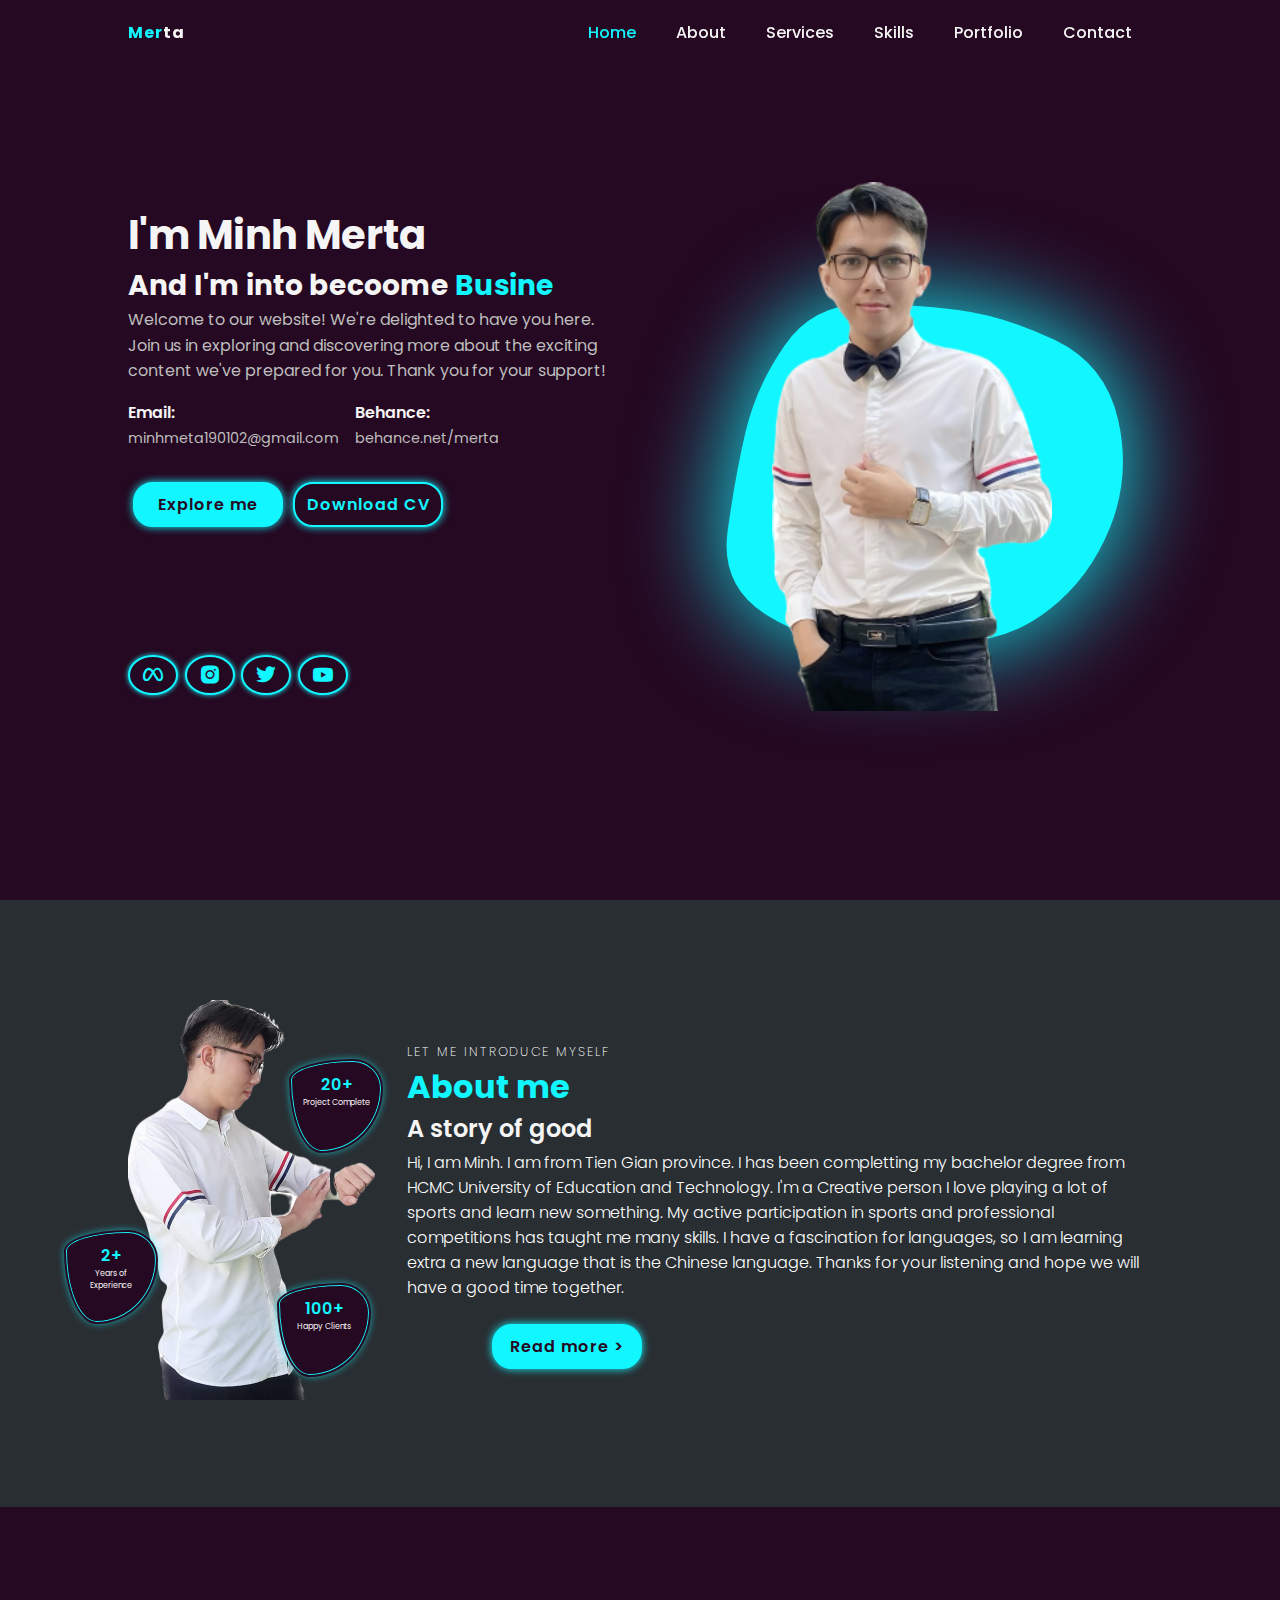
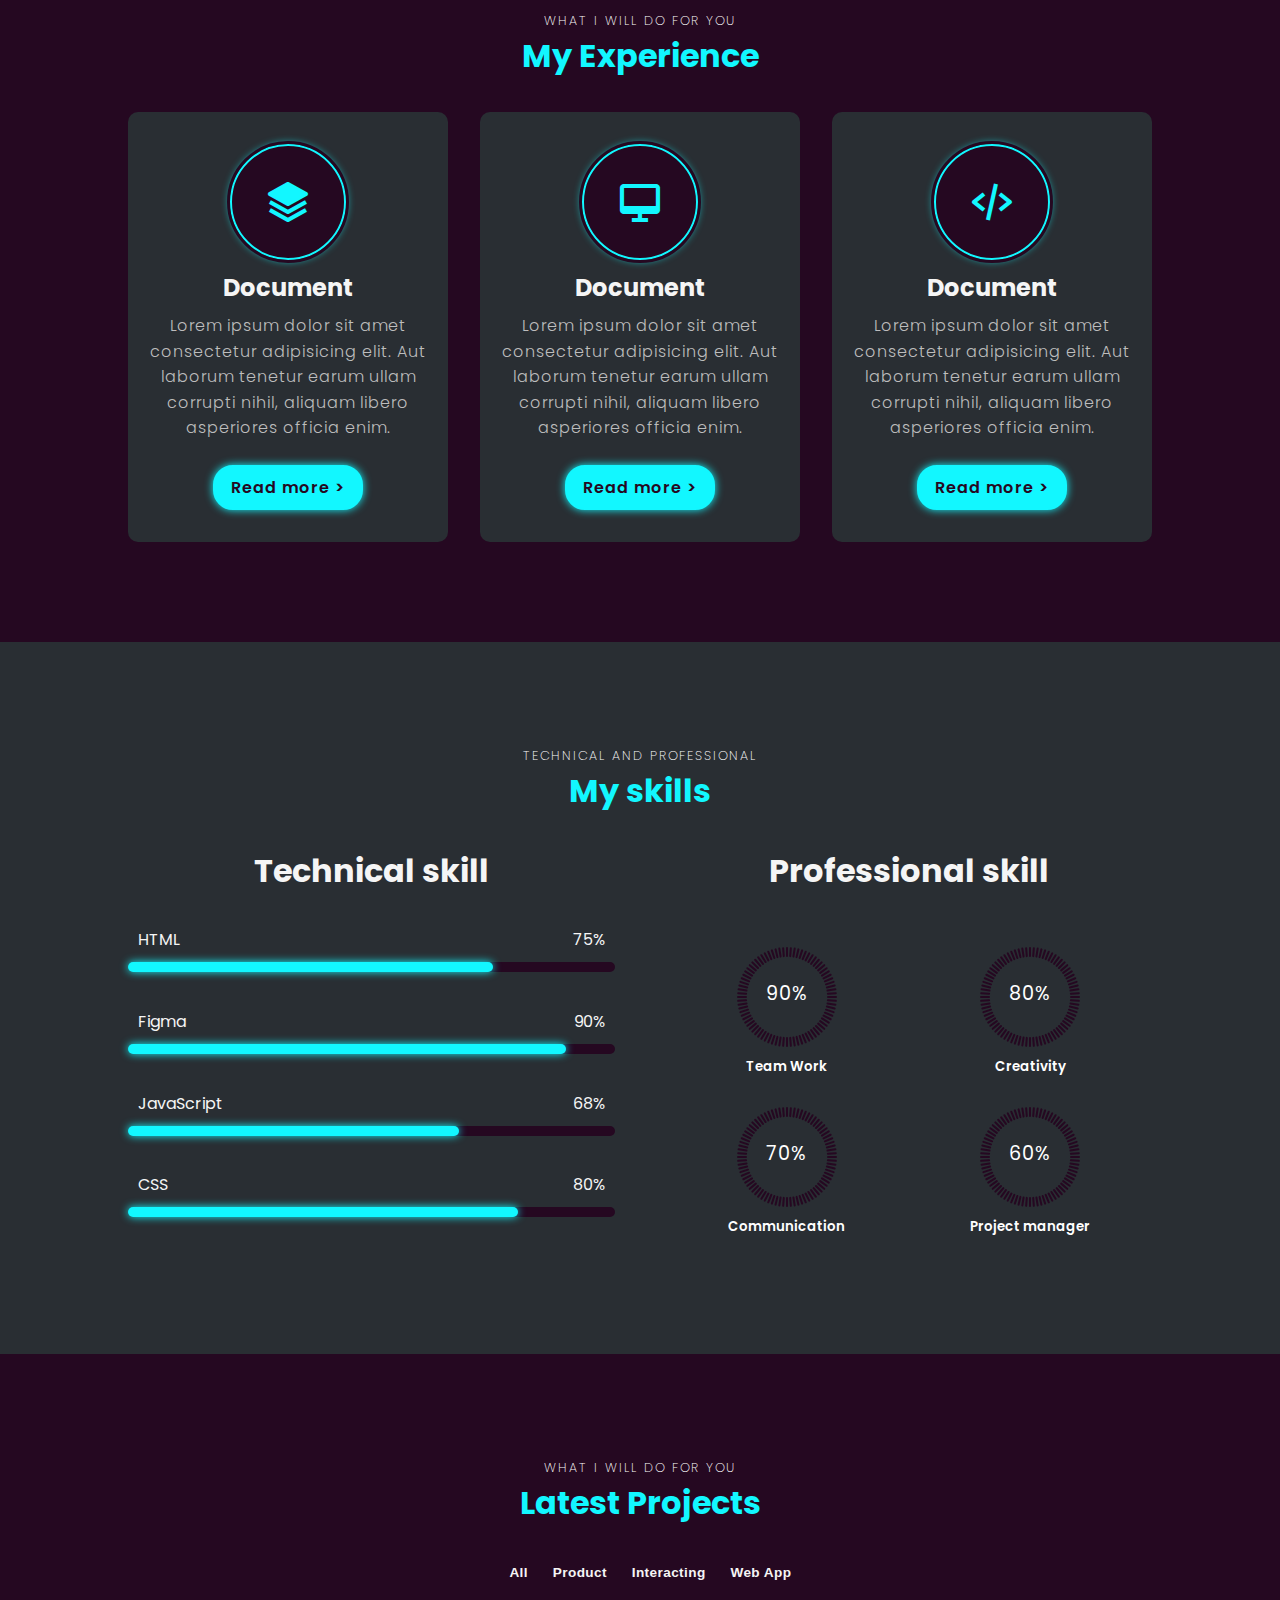
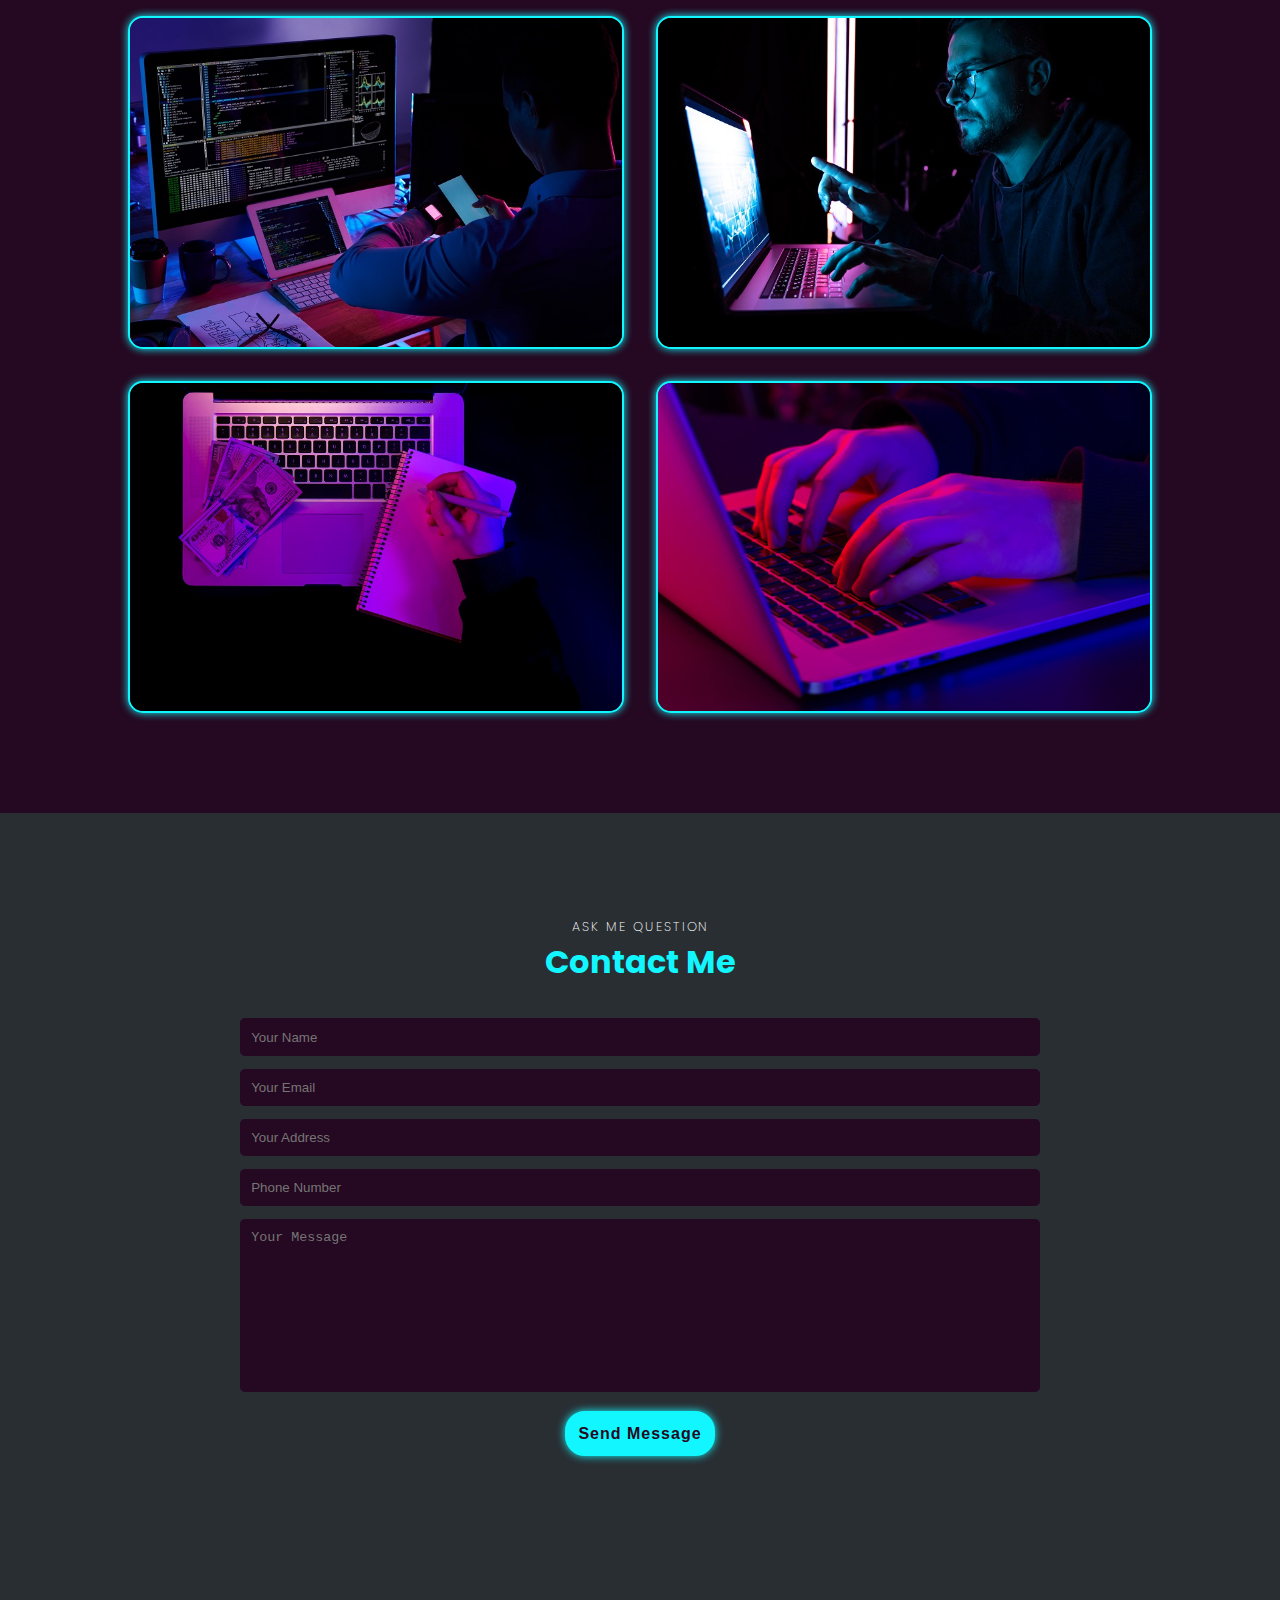
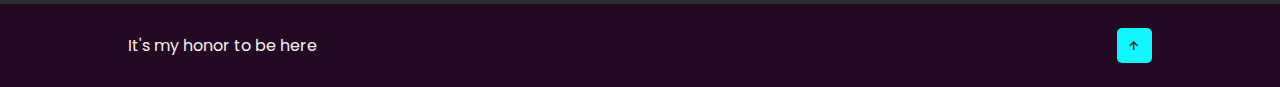
==== index.html @ 8aeb153a "upload source code" ====
<!DOCTYPE html>
<html lang="en">

<head>
    <meta charset="UTF-8">
    <meta name="viewport" content="width=device-width, initial-scale=1.0">
    <title>Portfolio_Master</title>
    <link rel="stylesheet" href="./css/styles.css">
    <!-- boxicons-icon  -->
    <link href='https://unpkg.com/boxicons@2.1.4/css/boxicons.min.css' rel='stylesheet'>
</head>

<body>
    <!-- header site  -->
    <header>
        <div class="logo">
            <span>Mer</span>ta
        </div>
        <ul class="navlist">
            <li><a href="#home">Home</a></li>
            <li><a href="#about">About</a></li>
            <li><a href="#services">Services</a></li>
            <li><a href="#skills">Skills</a></li>
            <li><a href="#portfolio">Portfolio</a></li>
            <li><a href="#contact">Contact</a></li>
        </ul>
        <div id="menu-icon"><i class='bx bx-menu'></i></div>
    </header>

    <!-- home section  -->
    <section id="home" class="home">
        <div class="home-content">
            <h1>I'm Minh Merta</h1>
            <div class="change-text">
                <h3>And I'm into becoome</h3>
                <h3>

                    <span class="word">Manager</span>
                    <span class="word">Business&nbsp;Analyst</span>
                    <span class="word">Graphic&nbsp;Designer</span>
                    <span class="word">Youtuber</span>
                    <span class="word">UI/UX&nbsp;design</span>
                    <span class="word">Web&nbsp;Designer</span>
                </h3>
            </div>
            <p>Welcome to our website! We're delighted to have you here. Join us in exploring and discovering more about
                the exciting content we've prepared for you. Thank you for your support!</p>
            <div class="info-box">
                <div class="email-info">
                    <h5>Email: </h5>
                    <span>minhmeta190102@gmail.com</span>
                </div>
                <div class="behance-info">
                    <h5>Behance: </h5>
                    <span>behance.net/merta</span>
                </div>
            </div>

            <div class="btn-box">
                <a href="#" class="btn">Explore me</a>
                <a href="#" class="btn">Download CV</a>
            </div>

            <div class="social-icons">
                <a href="#"><i class='bx bxl-meta'></i></a>
                <a href="#"><i class='bx bxl-instagram-alt'></i></a>
                <a href="#"><i class='bx bxl-twitter'></i></a>
                <a href="#"><i class='bx bxl-youtube'></i></a>
                <!-- <a href="#"><i class='bx bxl-dribbble' ></i></a>
                <a href="#"><i class='bx bxl-tiktok' ></i></a>
                <a href="#"><i class='bx bxl-sketch' ></i></a> -->
            </div>
        </div>
        <div class="home-image">
            <div class="img-box">
                <img src="./images/myself_picture_1.png" alt="picture">
            </div>
            <div class="liquid-shape">
                <svg viewBox="0 0 500 500" xmlns="http://www.w3.org/2000/svg" xmlns:xlink="http://www.w3.org/1999/xlink"
                    width="100%" id="blobSvg">
                    <path fill="#12f7ff">
                        <animate attributeName="d" dur="20000ms" repeatCount="indefinite" values="M446.5,301Q427,352,390,390Q353,428,301.5,430Q250,432,197,432.5Q144,433,92.5,401.5Q41,370,45.5,310Q50,250,79,209Q108,168,133,129.5Q158,91,204,78Q250,65,297.5,75Q345,85,400.5,108Q456,131,461,190.5Q466,250,446.5,301Z;
                            M474,307.5Q449,365,396.5,389Q344,413,297,408Q250,403,203.5,407.5Q157,412,111.5,384Q66,356,80,303Q94,250,73,193Q52,136,89.5,86.5Q127,37,188.5,59Q250,81,299,80.5Q348,80,396,109Q444,138,471.5,194Q499,250,474,307.5Z;
                            M444.5,308.5Q453,367,392.5,379Q332,391,291,433.5Q250,476,196,457Q142,438,104.5,397Q67,356,34.5,303Q2,250,51.5,207Q101,164,129.5,127.5Q158,91,204,51.5Q250,12,288.5,64.5Q327,117,384,128.5Q441,140,438.5,195Q436,250,444.5,308.5Z;
                            M445,307.5Q450,365,412.5,415.5Q375,466,312.5,454.5Q250,443,191.5,447.5Q133,452,104.5,401Q76,350,53.5,300Q31,250,60.5,204Q90,158,110,100.5Q130,43,190,45Q250,47,297,67Q344,87,376.5,122.5Q409,158,424.5,204Q440,250,445,307.5Z;
                            M413.5,292Q395,334,384.5,399Q374,464,312,440.5Q250,417,200,420Q150,423,123.5,380.5Q97,338,59.5,294Q22,250,51,201Q80,152,124,129.5Q168,107,209,65Q250,23,311,31Q372,39,389.5,99.5Q407,160,419.5,205Q432,250,413.5,292Z;
                            M443.5,301.5Q428,353,400.5,408Q373,463,311.5,437Q250,411,206.5,405.5Q163,400,109,381Q55,362,61.5,306Q68,250,55,190Q42,130,99.5,109.5Q157,89,203.5,59.5Q250,30,303.5,47Q357,64,370.5,118.5Q384,173,421.5,211.5Q459,250,443.5,301.5Z;
                            M419.5,294.5Q404,339,370.5,370Q337,401,293.5,412Q250,423,196.5,429.5Q143,436,130,381.5Q117,327,73.5,288.5Q30,250,61.5,205Q93,160,109,97Q125,34,187.5,62Q250,90,302,79.5Q354,69,378.5,115Q403,161,419,205.5Q435,250,419.5,294.5Z;
                            M475.5,309.5Q456,369,406.5,402.5Q357,436,303.5,433Q250,430,195.5,435Q141,440,87.5,407.5Q34,375,29.5,312.5Q25,250,58,204Q91,158,109,98Q127,38,188.5,34Q250,30,300,53.5Q350,77,371.5,122Q393,167,444,208.5Q495,250,475.5,309.5Z;
                            M434,292.5Q397,335,377.5,385.5Q358,436,304,424Q250,412,192,431.5Q134,451,124,390Q114,329,60.5,289.5Q7,250,28.5,192Q50,134,90.5,88.5Q131,43,190.5,34.5Q250,26,301,50Q352,74,370,122Q388,170,429.5,210Q471,250,434,292.5Z;
                            M446.5,301Q427,352,390,390Q353,428,301.5,430Q250,432,197,432.5Q144,433,92.5,401.5Q41,370,45.5,310Q50,250,79,209Q108,168,133,129.5Q158,91,204,78Q250,65,297.5,75Q345,85,400.5,108Q456,131,461,190.5Q466,250,446.5,301Z;
                            ">
                        </animate>
                    </path>
                </svg>
            </div>

            <div class="liquid-shape">
                <svg viewBox="0 0 500 500" xmlns="http://www.w3.org/2000/svg" xmlns:xlink="http://www.w3.org/1999/xlink"
                    width="100%" id="blobSvg">
                    <path fill="#12f7ff">
                        <animate attributeName="d" dur="20000ms" repeatCount="indefinite" values="M446.5,301Q427,352,390,390Q353,428,301.5,430Q250,432,197,432.5Q144,433,92.5,401.5Q41,370,45.5,310Q50,250,79,209Q108,168,133,129.5Q158,91,204,78Q250,65,297.5,75Q345,85,400.5,108Q456,131,461,190.5Q466,250,446.5,301Z;
                            M474,307.5Q449,365,396.5,389Q344,413,297,408Q250,403,203.5,407.5Q157,412,111.5,384Q66,356,80,303Q94,250,73,193Q52,136,89.5,86.5Q127,37,188.5,59Q250,81,299,80.5Q348,80,396,109Q444,138,471.5,194Q499,250,474,307.5Z;
                            M444.5,308.5Q453,367,392.5,379Q332,391,291,433.5Q250,476,196,457Q142,438,104.5,397Q67,356,34.5,303Q2,250,51.5,207Q101,164,129.5,127.5Q158,91,204,51.5Q250,12,288.5,64.5Q327,117,384,128.5Q441,140,438.5,195Q436,250,444.5,308.5Z;
                            M445,307.5Q450,365,412.5,415.5Q375,466,312.5,454.5Q250,443,191.5,447.5Q133,452,104.5,401Q76,350,53.5,300Q31,250,60.5,204Q90,158,110,100.5Q130,43,190,45Q250,47,297,67Q344,87,376.5,122.5Q409,158,424.5,204Q440,250,445,307.5Z;
                            M413.5,292Q395,334,384.5,399Q374,464,312,440.5Q250,417,200,420Q150,423,123.5,380.5Q97,338,59.5,294Q22,250,51,201Q80,152,124,129.5Q168,107,209,65Q250,23,311,31Q372,39,389.5,99.5Q407,160,419.5,205Q432,250,413.5,292Z;
                            M443.5,301.5Q428,353,400.5,408Q373,463,311.5,437Q250,411,206.5,405.5Q163,400,109,381Q55,362,61.5,306Q68,250,55,190Q42,130,99.5,109.5Q157,89,203.5,59.5Q250,30,303.5,47Q357,64,370.5,118.5Q384,173,421.5,211.5Q459,250,443.5,301.5Z;
                            M419.5,294.5Q404,339,370.5,370Q337,401,293.5,412Q250,423,196.5,429.5Q143,436,130,381.5Q117,327,73.5,288.5Q30,250,61.5,205Q93,160,109,97Q125,34,187.5,62Q250,90,302,79.5Q354,69,378.5,115Q403,161,419,205.5Q435,250,419.5,294.5Z;
                            M475.5,309.5Q456,369,406.5,402.5Q357,436,303.5,433Q250,430,195.5,435Q141,440,87.5,407.5Q34,375,29.5,312.5Q25,250,58,204Q91,158,109,98Q127,38,188.5,34Q250,30,300,53.5Q350,77,371.5,122Q393,167,444,208.5Q495,250,475.5,309.5Z;
                            M434,292.5Q397,335,377.5,385.5Q358,436,304,424Q250,412,192,431.5Q134,451,124,390Q114,329,60.5,289.5Q7,250,28.5,192Q50,134,90.5,88.5Q131,43,190.5,34.5Q250,26,301,50Q352,74,370,122Q388,170,429.5,210Q471,250,434,292.5Z;
                            M446.5,301Q427,352,390,390Q353,428,301.5,430Q250,432,197,432.5Q144,433,92.5,401.5Q41,370,45.5,310Q50,250,79,209Q108,168,133,129.5Q158,91,204,78Q250,65,297.5,75Q345,85,400.5,108Q456,131,461,190.5Q466,250,446.5,301Z;
                            ">
                        </animate>
                    </path>
                </svg>
            </div>
        </div>
    </section>

    <!-- about section  -->
    <section id="about" class="about">
        <div class="img-about">
            <img src="./images/myself_pic1.png" alt="#">
            <div class="info-about1">
                <span>2+</span>
                <p>Years of Experience</p>
            </div>
            <div class="info-about2">
                <span>20+</span>
                <p>Project Complete</p>
            </div>
            <div class="info-about3">
                <span>100+</span>
                <p>Happy Clients</p>
            </div>
        </div>

        <div class="about-content">
            <span>Let me introduce myself</span>
            <h2>About me</h2>
            <h3>A story of good</h3>
            <p>Hi, I am Minh. I am from Tien Gian province. I has been completting my bachelor degree from HCMC
                University of
                Education and Technology. I'm a Creative person I love playing a lot of sports and learn new something.
                My active participation in sports and professional competitions has taught me many skills. I have a
                fascination for languages, so I am learning extra a new language that is the Chinese language. Thanks
                for your listening and
                hope we will have a good time together.
            </p>
            <div class="btn-box">
                <a href="#about" class="btn">Read more ></a>
            </div>
        </div>
    </section>

    <!-- services section  -->
    <section id="services" class="services">
        <div class="main-text">
            <span>What i will do for you</span>
            <!-- <h2>My Services</h2> -->
            <h2>My Experience</h2>
        </div>

        <div class="section-services">
            <div class="services-box">
                <i class='bx bxs-layer service-icon'></i>
                <h3>Document</h3>
                <p>
                    Lorem ipsum dolor sit amet consectetur adipisicing elit. Aut laborum tenetur earum ullam corrupti
                    nihil, aliquam libero asperiores officia enim.
                </p>
                <div class="btn-box service-btn">
                    <a href="#services" class="btn">Read more ></a>
                </div>
            </div>

            <div class="services-box">
                <i class='bx bx-desktop service-icon'></i>
                <h3>Document</h3>
                <p>
                    Lorem ipsum dolor sit amet consectetur adipisicing elit. Aut laborum tenetur earum ullam corrupti
                    nihil, aliquam libero asperiores officia enim.
                </p>
                <div class="btn-box service-btn">
                    <a href="#services" class="btn">Read more ></a>
                </div>
            </div>

            <div class="services-box">
                <i class='bx bx-code-alt service-icon'></i>
                <h3>Document</h3>
                <p>
                    Lorem ipsum dolor sit amet consectetur adipisicing elit. Aut laborum tenetur earum ullam corrupti
                    nihil, aliquam libero asperiores officia enim.
                </p>
                <div class="btn-box service-btn">
                    <a href="#services" class="btn">Read more ></a>
                </div>
            </div>
        </div>
    </section>

    <!-- skill section  -->
    <section id="skills" class="skills">
        <div class="main-text">
            <span>technical and professional</span>
            <h2>My skills</h2>
        </div>

        <div class="skill-main">
            <div class="skill-left">
                <h3>Technical skill</h3>
                <div class="skill-bar">
                    <div class="info">
                        <p>HTML</p>
                        <p>75%</p>
                    </div>
                    <div class="bar">
                        <span class="html"></span>
                    </div>
                </div>

                <div class="skill-bar">
                    <div class="info">
                        <p>Figma</p>
                        <p>90%</p>
                    </div>
                    <div class="bar">
                        <span class="figma"></span>
                    </div>
                </div>

                <div class="skill-bar">
                    <div class="info">
                        <p>JavaScript</p>
                        <p>68%</p>
                    </div>
                    <div class="bar">
                        <span class="javascript"></span>
                    </div>
                </div>

                <div class="skill-bar">
                    <div class="info">
                        <p>CSS</p>
                        <p>80%</p>
                    </div>
                    <div class="bar">
                        <span class="css"></span>
                    </div>
                </div>

                <!-- <div class="skill-bar">
                        <div class="info">
                            <p>JavaScript</p>
                            <p>89%</p>
                        </div>
                        <div class="bar">
                            <span>javascript</span>
                        </div>
                    </div> -->
            </div>
            <div class="skill-right">
                <h3>Professional skill</h3>
                <div class="professional">
                    <div class="box">
                        <!-- <div class="circle">
                            <div class="points" style="--i:1"></div>
                            <div class="points" style="--i:2"></div>
                            <div class="points" style="--i:3"></div>
                        </div> -->
                        <div class="circle" data-dots="80" data-percent="90"></div>
                        <div class="text">
                            <big>90%</big>
                            <small>Team Work</small>
                        </div>
                    </div>

                    <div class="box">
                        <div class="circle" data-dots="80" data-percent="80"></div>
                        <div class="text">
                            <big>80%</big>
                            <small>Creativity</small>
                        </div>
                    </div>

                    <div class="box">
                        <div class="circle" data-dots="80" data-percent="70"></div>
                        <div class="text">
                            <big>70%</big>
                            <small>Communication</small>
                        </div>
                    </div>

                    <div class="box">
                        <div class="circle" data-dots="80" data-percent="60"></div>
                        <div class="text">
                            <big>60%</big>
                            <small>Project manager</small>
                        </div>
                    </div>
                </div>
            </div>
        </div>
    </section>

    <!-- Portfolio section  -->
    <section id="portfolio" class="portfolio">
        <div class="main-text">
            <span>What i will do for you</span>
            <h2>Latest Projects</h2>
        </div>

        <div class="container">
            <div class="filter-buttons">
                <button type="button" class="btn" data-filter="all">All</button>
                <button type="button" class="btn" data-filter=".product">Product</button>
                <button type="button" class="btn" data-filter=".inter">Interacting</button>
                <button type="button" class="btn" data-filter=".web">Web App</button>
            </div>

            <div class="portfolio-gallery">
                <div class="port-box mix product">
                    <div class="port-image">
                        <img src="./images/1.jpg" alt="">
                    </div>
                    <div class="port-content">
                        <h3>Servey Form</h3>
                        <!-- <p>Lorem ipsum dolor, sit amet consectetur adipisicing elit. Obcaecati harum qui adipisci
                            doloremque minima numquam soluta facilis porro amet vitae.</p> -->
                        <a href="#"><i class='bx bx-link-external'></i></a>
                    </div>
                </div>

                <div class="port-box mix product">
                    <div class="port-image">
                        <img src="./images/2.jpg" alt="">
                    </div>
                    <div class="port-content">
                        <h3>EmailList Collection</h3>
                        <!-- <p>Lorem ipsum dolor, sit amet consectetur adipisicing elit. Obcaecati harum qui adipisci
                            doloremque minima numquam soluta facilis porro amet vitae.</p> -->
                        <a href="#"><i class='bx bx-link-external'></i></a>
                    </div>
                </div>

                <div class="port-box mix inter">
                    <div class="port-image">
                        <img src="./images/3.jpg" alt="">
                    </div>
                    <div class="port-content">
                        <h3>Session&Cookie Collection</h3>
                        <!-- <p>Lorem ipsum dolor sit amet consectetur adipisicing elit. Obcaecati harum qui adipisci
                            doloremque minima numquam soluta facilis porro amet vitae.</p> -->
                        <a href="#"><i class='bx bx-link-external'></i></a>
                    </div>
                </div>

                <div class="port-box mix inter">
                    <div class="port-image">
                        <img src="./images/4.jpg" alt="">
                    </div>
                    <div class="port-content">
                        <h3>Cart Shopping</h3>
                        <p>Lorem ipsum dolor, sit amet consectetur adipisicing elit. Obcaecati harum qui adipisci
                            doloremque minima numquam soluta facilis porro amet vitae.</p>
                        <a href="#"><i class='bx bx-link-external'></i></a>
                    </div>
                </div>

                <!-- <div class="port-box mix web">
                    <div class="port-image">
                        <img src="./images/5.jpg" alt="">
                    </div>
                    <div class="port-content">
                        <h3>Graphic Design</h3>
                        <p>Lorem ipsum dolor, sit amet consectetur adipisicing elit. Obcaecati harum qui adipisci
                            doloremque minima numquam soluta facilis porro amet vitae.</p>
                        <a href="#"><i class='bx bx-link-external'></i></a>
                    </div>
                </div>

                <div class="port-box mix web">
                    <div class="port-image">
                        <img src="./images/6.jpg" alt="">
                    </div>
                    <div class="port-content">
                        <h3>Graphic Design</h3>
                        <p>Lorem ipsum dolor, sit amet consectetur adipisicing elit. Obcaecati harum qui adipisci
                            doloremque minima numquam soluta facilis porro amet vitae.</p>
                        <a href="#"><i class='bx bx-link-external'></i></a>
                    </div>
                </div> -->
            </div>
        </div>
    </section>

    <!-- contact section  -->
    <section id="contact" class="contact">
        <div class="main-text">
            <span>Ask me question</span>
            <h2>Contact Me</h2>
        </div>

        <form action="#">
            <input type="text" placeholder="Your Name">
            <input type="text" placeholder="Your Email">
            <input type="text" placeholder="Your Address">
            <input type="text" placeholder="Phone Number">
            <textarea name="" id="" cols="30" rows="10" placeholder="Your Message"></textarea>
            <div class="btn-box formBtn">
                <button type="submit" class="btn">Send Message</button>
            </div>

        </form>
    </section>

    <!-- footer  -->
    <footer>
        <!-- <p>Copyright &copy; 2023 by Merta || All Right Reserved</p> -->
        <p>It's my honor to be here</p>
        <a href="#home"><i class='bx bx-up-arrow-alt'></i></a>
    </footer>

    <!-- Remember import file mixitup in front of main.js  -->
    <script src="./js/mixitup.min.js"></script>
    <script src="./js/script.js"></script>
</body>

</html>
---- css/styles.css ----
@import url('https://fonts.googleapis.com/css2?family=Poppins:wght@100;200;300;400;500;600;700;800;900&display=swap');

/* ctrl + shift --> next row  */

* {
    padding: 0;
    margin: 0;
    box-sizing: border-box;
    list-style: none;
    scroll-behavior: smooth;
    text-decoration: none;
}

:root {
    --text-color: #f5f5f5;
    --hover-color: #12f7ff;
    --bg-color: #250821;
    --second-bg-color: #292e33;
    --big-font: 2.5rem;
    --normal-font: 2rem;
    --neon-box-shadow: 0 0 .5rem #12f7ff;
    --h2-font: 3rem;
    --font-neon-text-shadow: 0 0 10px rgba(18, 247, 255, 0.3),
        0 0 20px rgba(18, 247, 255, 0.3),
        0 0 30px rgba(18, 247, 255, 0.3),
        0 0 40px rgba(18, 247, 255, 0.3),
        0 0 70px rgba(18, 247, 255, 0.3),
        0 0 80px rgba(18, 247, 255, 0.3),
        0 0 100px rgba(18, 247, 255, 0.3),
        0 0 150px rgba(18, 247, 255, 0.3);
}

::-webkit-scrollbar{
    height: 0;
    width: .5rem;
}

::-webkit-scrollbar-track{
    background: var(--second-bg-color);
}

::-webkit-scrollbar-thumb{
    background: var(--hover-color);
    border-radius: 5rem;
}

body {
    font-family: "Poppins", sans-serif;
    background-color: var(--bg-color);
    color: var(--text-color);
}

header {
    position: fixed;
    top: 0;
    left: 0;
    z-index: 1000;
    border-bottom: 1px solid transparent;
    display: flex;
    align-items: center;
    justify-content: space-between;
    width: 100%;
    padding: 20px 10%;
}

header.sticky{
    background: var(--bg-color);
    border-bottom: 1px solid var(--second-bg-color);
    padding: 12px 10%;
}

.logo {
    font-style: 26px;
    font-weight: 700;
    letter-spacing: 1px;
}

span {
    color: var(--hover-color);
}

.navlist {
    display: flex;
}

.navlist a {
    color: var(--text-color);
    font-weight: 500;
    padding: 10px 20px;
}

.navlist a:hover {
    color: var(--hover-color);
    text-shadow: 0 0 10px rgba(18, 247, 255, 0.6),
        0 0 20px rgba(18, 247, 255, 0.6),
        0 0 30px rgba(18, 247, 255, 0.6),
        0 0 40px rgba(18, 247, 255, 0.6),
        0 0 70px rgba(18, 247, 255, 0.6),
        0 0 80px rgba(18, 247, 255, 0.6),
        0 0 100px rgba(18, 247, 255, 0.6),
        0 0 150px rgba(18, 247, 255, 0.6);
}

.navlist a.active{
    color: var(--hover-color);
}

#menu-icon {
    font-size: 1.8rem;
    z-index: 1001;
    cursor: pointer;
    margin-left: 25px;
    background: var(--hover-color);
    border-radius: 3px;
    color: var(--second-bg-color);
    display: none;
}

section {
    padding: 100px 10%;
}

.home {
    min-height: 100vh;
    height: 100%;
    width: 100;
    display: grid;
    grid-template-columns: repeat(2, 1fr);
    align-items: center;
    grid-gap: 4em;
}

.home-content {
    max-width: 600px;
}

.home-content h1 {
    font-size: var(--big-font);
    font-weight: 700;
}

.change-text {
    font-size: 1.5rem;
    font-weight: 600;
}

.change-text h3 {
    display: inline-flex;
    margin: 0;
    vertical-align: top;
}

.change-text h3 .word {
    position: absolute;
    display: flex;
    opacity: 0;
}

/* running words animation */

.change-text h3 .word .letter {
    transform-origin: center center 25px;
}

.change-text h3 .word .letter.out {
    transform: rotateX(90deg);
    transition: 0.32s cubic-bezier(0.6, 0, 0.7, 0.2);
}

.change-text h3 .word .letter.in {
    transition: 0.38s ease;
}

.change-text h3 .word .letter.behind {
    transform: rotateX(-90deg);
}

/* ==================================== */
.home-content p {
    color: #bdbdbd;
    line-height: 1.6;
}

.info-box {
    display: inline-flex;
    justify-content: space-between;
    align-items: center;
    width: 350px;
    margin: 1rem 0 2rem;
}
.email-info{
    margin-right: 1rem;
}
.info-box h5 {
    font-weight: 600;
    color: var(--text-color);
    font-size: 1rem
}

.info-box span {
    font-size: .9rem;
    color: #bdbdbd;
}

.btn-box {
    display: flex;
    justify-content: space-around;
    width: 320px;
    height: 45px;
}

.btn-box .btn {
    display: inline-flex;
    justify-content: center;
    align-items: center;
    width: 150px;
    height: 100%;
    background: var(--hover-color);
    color: var(--bg-color);
    font-size: 1rem;
    letter-spacing: 1px;
    font-weight: 600;
    transition: .6s;
    box-shadow: var(--neon-box-shadow);
    border-radius: 20px;
    position: relative;
    overflow: hidden;
    z-index: 1;
    border: 2px solid var(--hover-color);
}

.btn:hover {
    color: var(--hover-color);
}

.btn::before {
    content: "";
    position: absolute;
    top: 0;
    left: 0;
    background: var(--bg-color);
    width: 0;
    height: 100%;
    z-index: -1;
    transition: .4s;
}

.btn:hover::before {
    width: 100%;
}

.btn:nth-child(2) {
    background: var(--bg-color);
    color: var(--hover-color);
}

.btn:nth-child(2)::before {
    background: var(--hover-color);
}

.btn:nth-child(2):hover {
    color: var(--bg-color);
}

.social-icons {
    margin-top: 8rem;
    display: flex;
    justify-content: space-between;
    width: 220px;
    height: 40px;
}

.social-icons a {
    display: inline-flex;
    width: 50px;
    height: 100%;
    justify-content: center;
    align-items: center;
    background: var(--bg-color);
    color: var(--hover-color);
    border: 2px solid var(--hover-color);
    transition: .6s;
    box-shadow: 0 0 0.3rem var(--hover-color);
    border-radius: 50%;
    position: relative;
    z-index: 1;
    overflow: hidden;
}

.social-icons a i {
    font-size: 1.5rem;
}

.social-icons a:hover {
    color: var(--bg-color);
}

.social-icons a::before {
    content: "";
    position: absolute;
    left: 0;
    top: 0;
    width: 0;
    height: 100%;
    background: var(--hover-color);
    transition: .6s;
    z-index: -1;
}

.social-icons a:hover::before {
    width: 100%;
}

.home-image {
    position: relative;
}

.img-box {
    text-align: center;
    /* chinh anh qua ben trai mot chut  */
}

.img-box img {
    width: 100%;
    max-width: 280px;
    height: auto;
}

.liquid-shape {
    position: absolute;
    width: 100%;
    height: 100%;
    z-index: -1;
    top: 10%;
}

.liquid-shape:nth-child(2) {
    filter: blur(50px);
}

/* About section css ============>  */
.about {
    display: flex;
    justify-content: space-between;
    align-items: center;
    grid-gap: 2em;
    background: var(--second-bg-color);
}

.about .img-about {
    text-align: center;
    position: relative;
}

.about .img-about img {
    max-width: 400px;
    height: auto;
}

.about-content span {
    color: #fdfdfd;
    font-size: .8rem;
    font-weight: 200;
    letter-spacing: 2px;
    text-transform: uppercase;
}

.about-content h2 {
    color: var(--hover-color);
    font-weight: 700;
    font-size: var(--normal-font);
}

.about-content h3 {
    font-weight: 600;
    font-size: 1.5rem;
    margin-bottom: .2rem;
}

.about-content p {
    color: #fdfdfd;
    font-weight: 300;
    margin-bottom: 1.5rem;
}

.info-about1,
.info-about2,
.info-about3 {
    background: var(--bg-color);
    font-size: .5rem;
    position: absolute;
    padding: 10px;
    width: 90px;
    height: 90px;
    border-radius: 69% 31% 66% 34% / 21% 30% 70% 79%;
    display: block;
    box-shadow: var(--neon-box-shadow);
    border: 1px solid var(--hover-color);
    outline: 2px solid var(--bg-color);
    z-index: 100;
    animation: morph 6s linear infinite;
}

.info-about1 {
    /* left: 10%;
    top: 34%; */
    left: -25%;
    top: 57%;
}

.info-about2 {
    left: 66%;
    top: 15%;
}

.info-about3 {
    left: 61%;
    top: 70%;
}

.img-about span {
    color: var(--hover-color);
    font-size: 1rem;
    font-weight: 600;
}

/* services section css  */
.main-text {
    width: 100%;
    text-align: center;
    margin-bottom: 2rem;
    color: var(--hover-color);
}

.main-text h2 {
    font-weight: 700;
    font-size: var(--normal-font);
}

.main-text span {
    color: #fdfdfd;
    font-size: .8rem;
    font-weight: 200;
    letter-spacing: 2px;
    text-transform: uppercase;
}

.section-services {
    display: flex;
    justify-content: center;
    align-items: center;
    flex-wrap: wrap;
    grid-gap: 2rem;
    /* margin: 0 10%; */
}

.section-services .services-box {
    flex: 1 1 18rem;
    padding: 2rem 1rem 2rem;
    text-align: center;
    background: var(--second-bg-color);
    transition: transform .4s;
    border-radius: 10px;
}

.service-btn {
    width: auto;
    justify-content: center;
}

.services-box:hover {
    transform: translateY(-.7rem);
}

.service-icon {
    border: 2px solid var(--hover-color);
    padding: 2rem;
    background: var(--bg-color);
    display: flex;
    align-items: center;
    font-size: 3rem;
    border-radius: 50%;
    position: relative;
    color: var(--hover-color);
    box-shadow: var(--neon-box-shadow);
    outline: 3px solid var(--bg-color);
}

.services-box h3 {
    margin-top: 10px;
    font-size: 1.5rem;
}

.services-box p {
    margin: .5rem 0 1.5rem 0;
    font-weight: 300;
    letter-spacing: 1px;
    color: #bdbdbd;
    line-height: 1.6;
}

/* skill section css  */
.skills {
    background: var(--second-bg-color);
}

.skill-main {
    width: 100%;
    display: grid;
    grid-template-columns: repeat(2, 1fr);
    grid-row-gap: 30px;
    grid-column-gap: 50px;
}

.skill-bar {
    margin-bottom: 2.3rem;
}

.skill-main h3 {
    margin-bottom: 2rem;
    font-size: var(--normal-font);
    text-align: center;
}

.skill-left .skill-bar .info{
    display: flex;
    justify-content: space-between;
    align-items: center;
    padding: 0 10px;
}

.skill-left .skill-bar .bar{
    width: 100%;
    height: 10px;
    background-color: var(--bg-color);
    border-radius: 25px;
    margin-top: 10px;
    position: relative;
}

.skill-bar .bar span{
    width: 50%;
    height: 100%;
    position: absolute;
    left: 0;
    background: var(--hover-color);
    border-radius: 25px;
    box-shadow: var(--neon-box-shadow);
}

.skill-bar .bar .html{
    width: 75%;
    animation: html 2s;
}

.skill-bar .bar .figma{
    width: 90%;
    animation: figma 3s;
}
.skill-bar .bar .javascript{
    width: 68%;
    animation: javascript 4s;
}
.skill-bar .bar .css{
    width: 80%;
    animation: css 5s;
}

/* skill right  */

.professional{
    display: grid;
    grid-template-columns: 1fr 1fr;
}

.box{
    position: relative;
    margin: 10px 0;
    flex: 1 1 15rem;
}

.box .text{
    text-align: center;
    color:#fff;
    font-size: 1rem;
}

.box .text big{
    font: 400;
    letter-spacing: 1px;
    position: absolute;
    top: 40%;
    left: 50%;
    transform: translate(-50%,-50%);
}

.box .text small{
    display: block;
    font-weight: 600;
}

.circle{
    width: 100%;
    height: 120px;
    display: flex;
    justify-content: center;
    align-items: center;
    /* border: 2px solid #fff; */
}

.circle .points{
    width: 2px;
    height: 10px;
    background-color: var(--bg-color);
    position: absolute;
    border-radius: 3px;
    transform: rotate(calc(var(--i)*var(--rot))) translateY(-45px);
   
}

.points.marked{
    animation: glow 0.5s linear infinite;
    /* 0.04 */
    animation-delay: calc(var(--i)*0.05s);
}

/* Portfolio section css  */
.filter-buttons{
    margin: 2rem;
    text-align: center;
}

.filter-buttons .btn{
    background: none;
    outline: none;
    border: none;
    cursor: pointer;
    font-size: .85rem;
    font-weight: 600;
    letter-spacing: .4px;
    margin-left: 1.3rem;
    color: var(--text-color);
}

.filter-buttons .btn:hover{
    color: var(--hover-color);
}

.portfolio-gallery{
    display: grid;
    grid-template-columns: repeat(auto-fill, minmax(350px,1fr));
    gap: 2rem
}

.port-box{
    position: relative;
    border-radius: 15px;
    overflow: hidden;
    background: #292e33;
    display: grid;
    grid-template-rows: 1fr auto;
    align-items: center;
    border: 2px solid var(--hover-color);
    box-shadow: var(--neon-box-shadow);
}


.port-image{
    display: flex;
    align-items: center;
    justify-content: center;
    height: 100%;
    width: 100%;
}



.port-image img{
    width: 100%;
    opacity: .5s;
    height: 100%;
    transition: .5s;
}

.port-content{
    position: absolute;
    bottom: 0;
    left: 0;
    width: 100%;
    height: 100%;
    opacity: 0;
    background: linear-gradient(rgba(0,0,0,0.2),#12f7ff);
    display: flex;
    align-items: center;  
    justify-content: center;
    flex-direction: column;
    text-align: center;
    transition: 0.5s;
    padding: 0 2rem;
}

.port-box:hover .port-content{
    opacity: 1;
}

.port-box:hover .port-image img{
    transform: scale(1.1);
}

.port-content h3{
    font-size: 1.5rem;
    font-weight: 600;
}

.port-content p{
    font-size: .8rem;
    margin: 5px 0 15px 0;
}

.port-content a{
    background: #fff;
    border-radius: 50%;
    display: inline-flex;
    justify-content: center;
    align-items: center;
    width: 50px;
    height: 50px;
    border: 1px solid var(--hover-color );
    outline: 2px solid #fff;
}

.port-content a i{
    font-size: 1.3rem;
    color: var(--second-bg-color);
}

/* contact section css  */
.contact{
    background: var(--second-bg-color);
    width: 100%;
}

.contact form{
    text-align: center;
    max-width: 50rem;
    margin: 1rem auto;
    margin-bottom: 3rem;
}

.contact form input,
.contact form textarea{
    width: 100%;
    color: var(--text-color);
    background: var(--bg-color);
    margin-bottom: .8rem;
    border: none;
    border-radius: 5px;
    padding: .7rem;
}

.contact form textarea{
   resize: none;
}

.formBtn{
    display: flex;
    justify-content: center;
    width: 100%;
}

 .formBtn .btn{
    cursor: pointer;
    font-size: 1rem;
 }

 /* footer css  */
 footer{
    padding: 1.5rem 10%;
    display: flex;
    align-items: center;
    justify-content: space-between;
 }

footer a{
    display: inline-flex;
    justify-content: center;
    color: var(--text-color);
    background: var(--hover-color);
    padding: .6rem;
    border-radius: 5px;
} 

footer a:hover{
    box-shadow: var(--neon-box-shadow);
    transform: translateY(-.5rem);
}

footer a i{
    font-size: 1rem;
    color: var(--second-bg-color);
}



/* keyframes  animaion*/

@keyframes morph {

    0%,
    100% {
        border-radius: 40% 60% 70% 30% / 40% 40% 60% 50%;
    }

    30% {
        border-radius: 70% 30% 50% 50% / 30% 30% 70% 70%;
    }

    60% {
        border-radius: 100% 60% 60% 100% / 100% 100% 60% 60%;
    }

    80% {
        border-radius: 69% 31% 66% 34% / 21% 30% 70% 79%;
    }
}

@keyframes html{
    0%{
        width: 0%;
    }
    100%{
        width: 75%;
    }
}

@keyframes figma{
    0%{
        width: 0%;
    }
    100%{
        width: 90%;
    }
}

@keyframes javascript{
    0%{
        width: 0%;
    }
    100%{
        width: 68%;
    }
}

@keyframes css{
    0%{
        width: 0%;
    }
    100%{
        width: 80%;
    }
}

@keyframes glow{
    0%{
        background: var(--bg-color);
        box-shadow: none;
    }
    100%{
        background: var(--hover-color);
        box-shadow: var(--neon-box-shadow);
    }
}
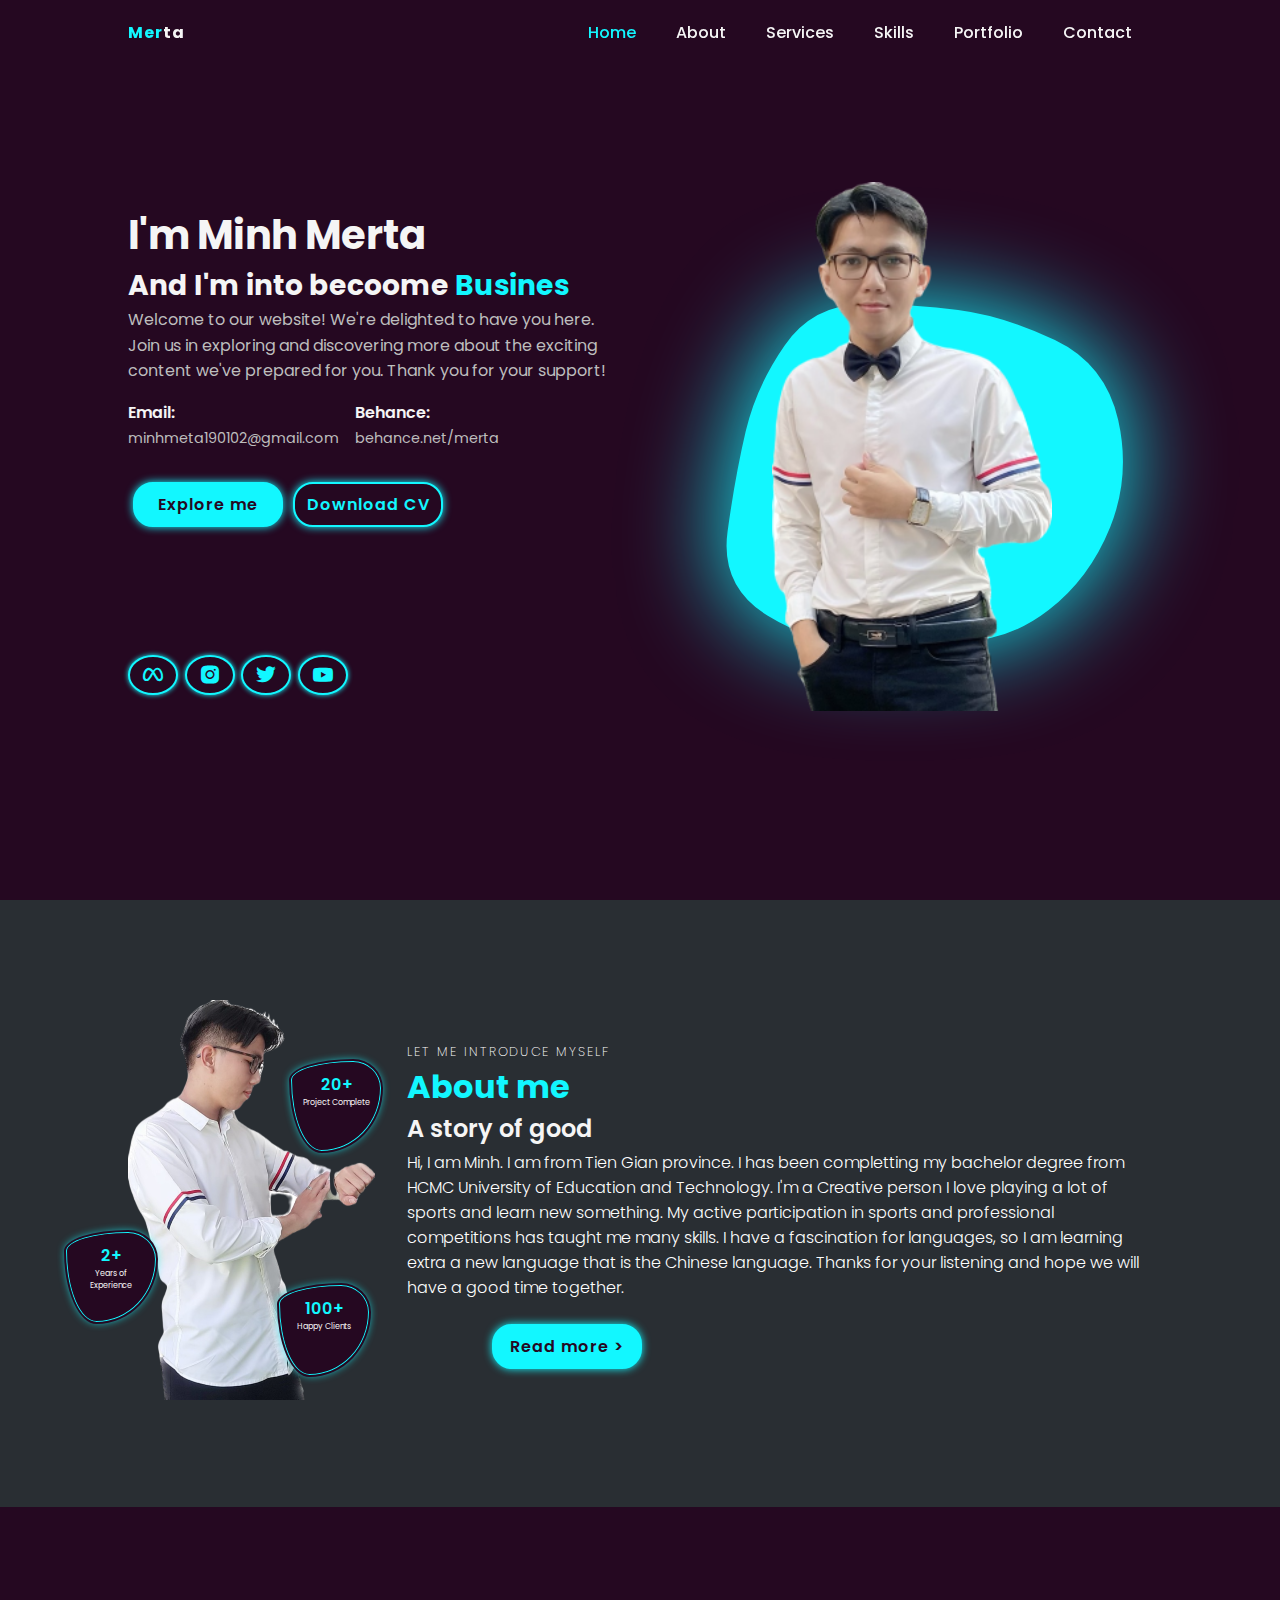
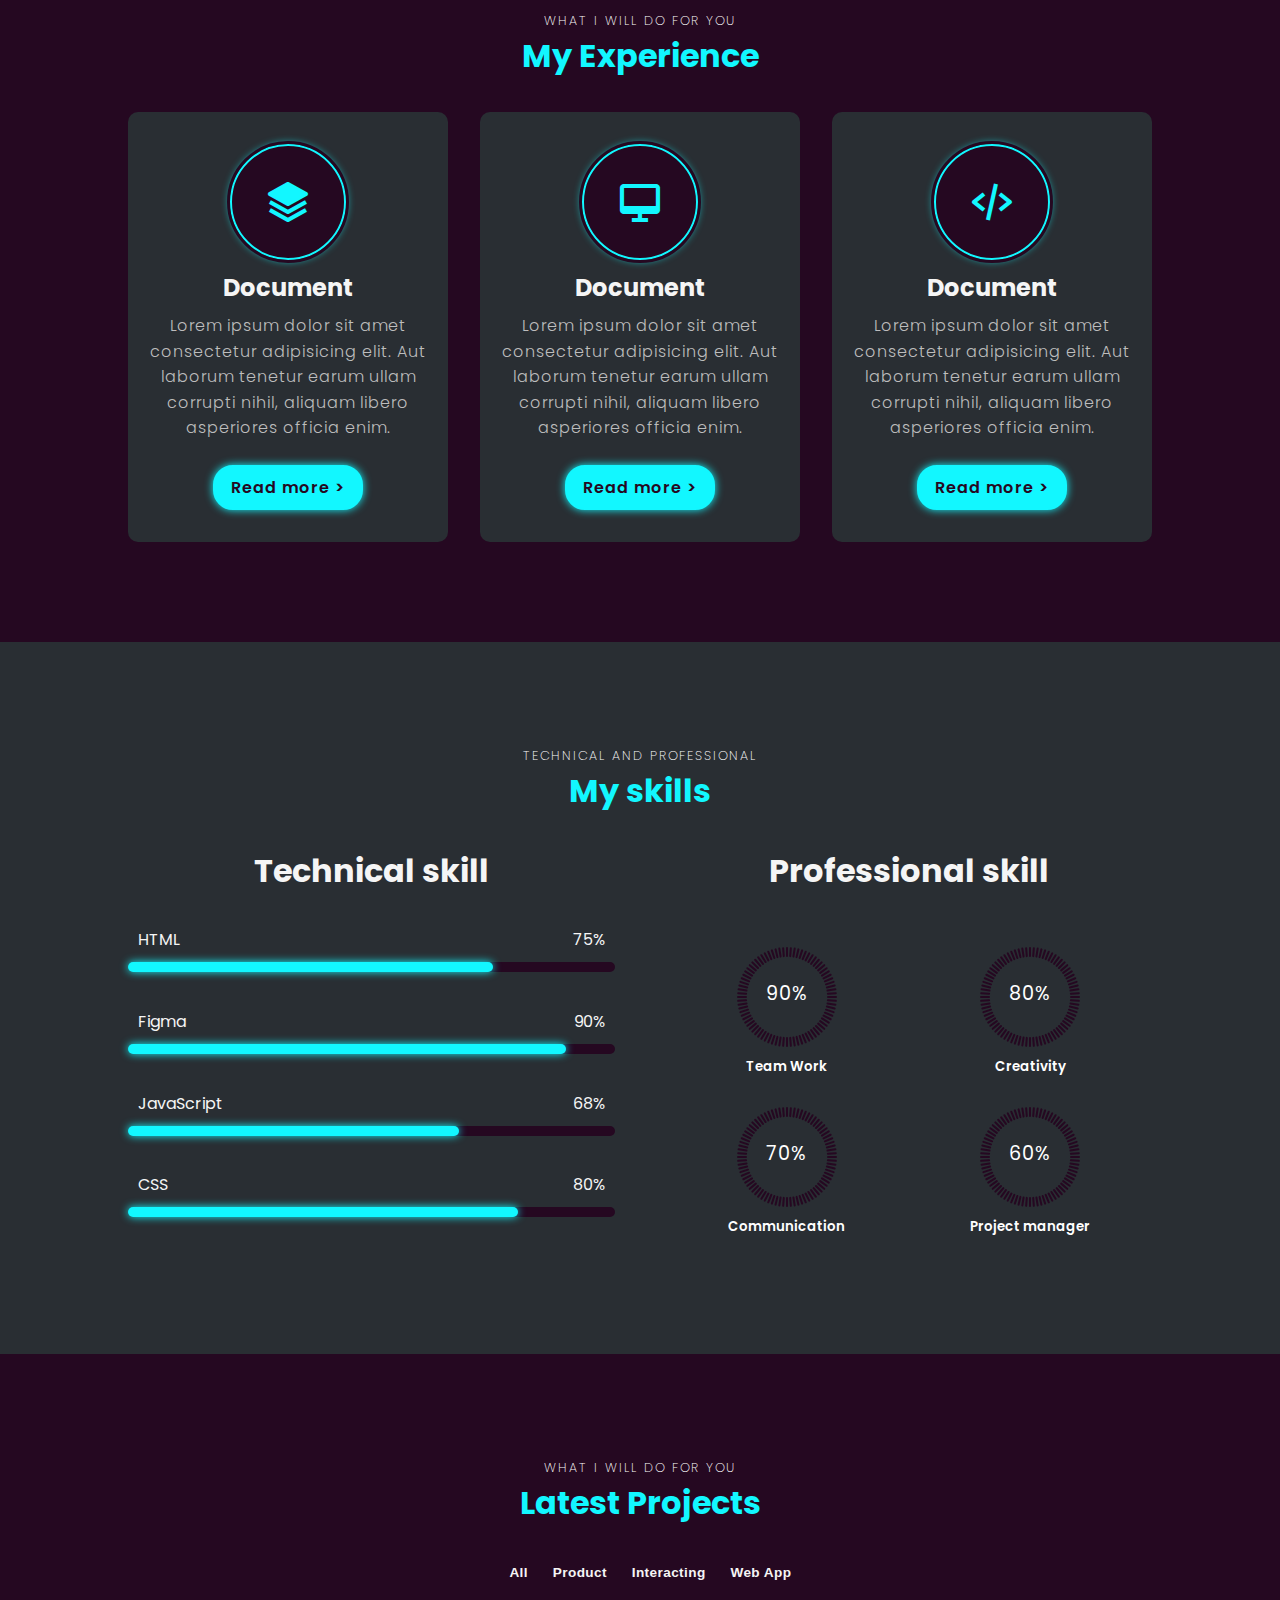
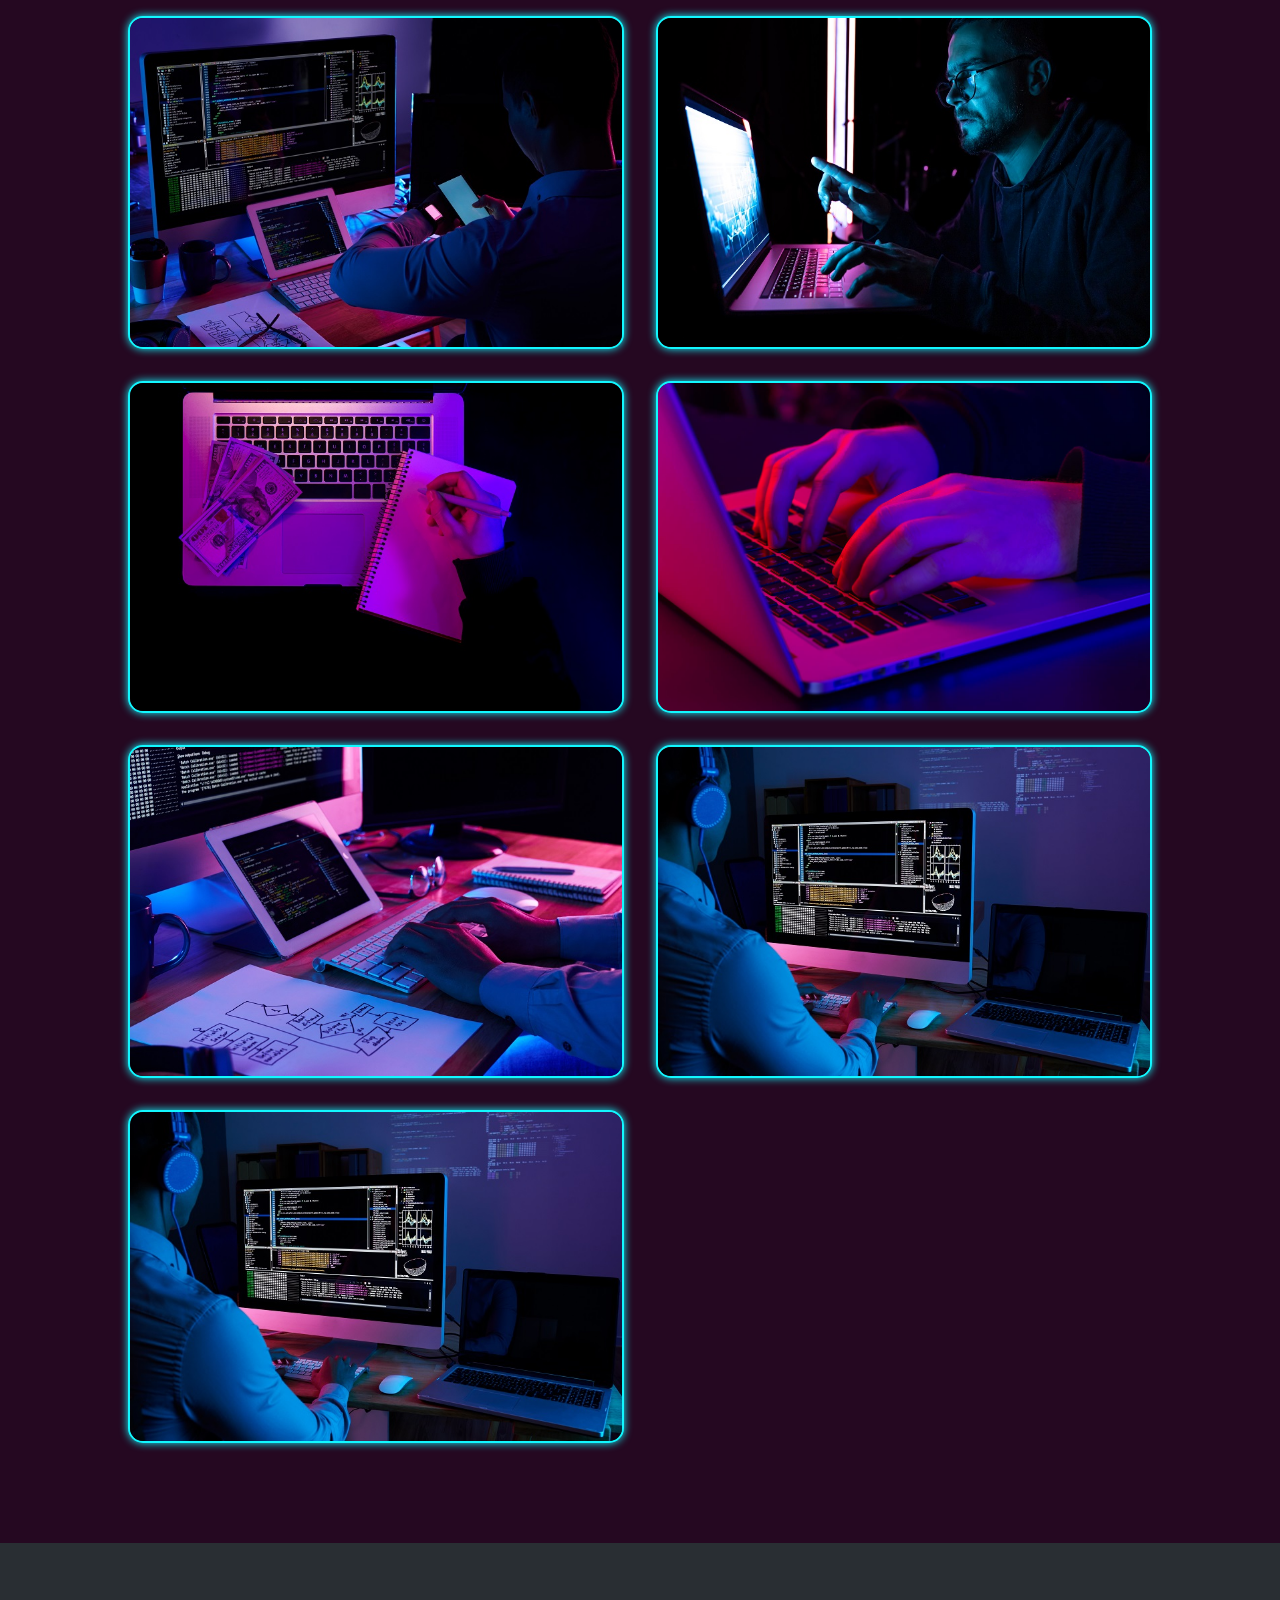
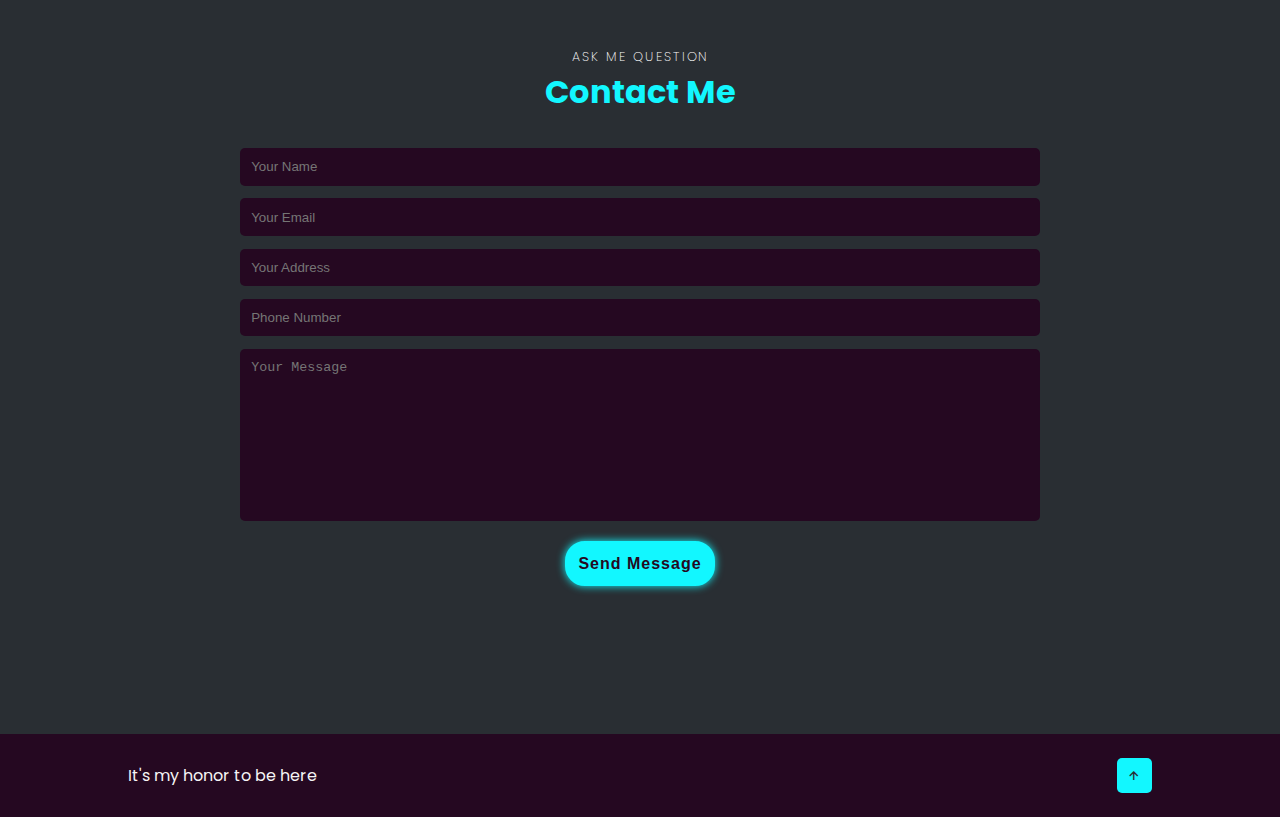
==== commit bdd5cfe0: "second  commit" ====
--- a/index.html
+++ b/index.html
@@ -322,22 +322,22 @@
             <div class="portfolio-gallery">
                 <div class="port-box mix product">
                     <div class="port-image">
-                        <img src="./images/1.jpg" alt="">
-                    </div>
-                    <div class="port-content">
-                        <h3>Servey Form</h3>
+                        <img src="./images/1.jpg" alt="murach">
+                    </div>
+                    <div class="port-content">
+                        <h3>Ch05_Ex_Murach</h3>
                         <!-- <p>Lorem ipsum dolor, sit amet consectetur adipisicing elit. Obcaecati harum qui adipisci
                             doloremque minima numquam soluta facilis porro amet vitae.</p> -->
-                        <a href="#"><i class='bx bx-link-external'></i></a>
+                        <a href="https://ch05-murach.onrender.com/Ch05_Ex_Murach/"><i class='bx bx-link-external'></i></a>
                     </div>
                 </div>
 
                 <div class="port-box mix product">
                     <div class="port-image">
-                        <img src="./images/2.jpg" alt="">
-                    </div>
-                    <div class="port-content">
-                        <h3>EmailList Collection</h3>
+                        <img src="./images/2.jpg" alt="email">
+                    </div>
+                    <div class="port-content">
+                        <h3>Ch06_Ex1_Email</h3>
                         <!-- <p>Lorem ipsum dolor, sit amet consectetur adipisicing elit. Obcaecati harum qui adipisci
                             doloremque minima numquam soluta facilis porro amet vitae.</p> -->
                         <a href="#"><i class='bx bx-link-external'></i></a>
@@ -346,10 +346,10 @@
 
                 <div class="port-box mix inter">
                     <div class="port-image">
-                        <img src="./images/3.jpg" alt="">
-                    </div>
-                    <div class="port-content">
-                        <h3>Session&Cookie Collection</h3>
+                        <img src="./images/3.jpg" alt="servey">
+                    </div>
+                    <div class="port-content">
+                        <h3>Ch06_Ex2_Servey</h3>
                         <!-- <p>Lorem ipsum dolor sit amet consectetur adipisicing elit. Obcaecati harum qui adipisci
                             doloremque minima numquam soluta facilis porro amet vitae.</p> -->
                         <a href="#"><i class='bx bx-link-external'></i></a>
@@ -361,21 +361,17 @@
                         <img src="./images/4.jpg" alt="">
                     </div>
                     <div class="port-content">
-                        <h3>Cart Shopping</h3>
-                        <p>Lorem ipsum dolor, sit amet consectetur adipisicing elit. Obcaecati harum qui adipisci
-                            doloremque minima numquam soluta facilis porro amet vitae.</p>
-                        <a href="#"><i class='bx bx-link-external'></i></a>
-                    </div>
-                </div>
-
-                <!-- <div class="port-box mix web">
+                        <h3>Ch07_Ex1_Download</h3>
+                        <a href="#"><i class='bx bx-link-external'></i></a>
+                    </div>
+                </div>
+
+                <div class="port-box mix web">
                     <div class="port-image">
                         <img src="./images/5.jpg" alt="">
                     </div>
                     <div class="port-content">
-                        <h3>Graphic Design</h3>
-                        <p>Lorem ipsum dolor, sit amet consectetur adipisicing elit. Obcaecati harum qui adipisci
-                            doloremque minima numquam soluta facilis porro amet vitae.</p>
+                        <h3>Ch07_Ex2_Download</h3>
                         <a href="#"><i class='bx bx-link-external'></i></a>
                     </div>
                 </div>
@@ -385,12 +381,20 @@
                         <img src="./images/6.jpg" alt="">
                     </div>
                     <div class="port-content">
-                        <h3>Graphic Design</h3>
-                        <p>Lorem ipsum dolor, sit amet consectetur adipisicing elit. Obcaecati harum qui adipisci
-                            doloremque minima numquam soluta facilis porro amet vitae.</p>
-                        <a href="#"><i class='bx bx-link-external'></i></a>
-                    </div>
-                </div> -->
+                        <h3>Ch08_Ex1_Email</h3>
+                        <a href="#"><i class='bx bx-link-external'></i></a>
+                    </div>
+                </div>
+
+                <div class="port-box mix web">
+                    <div class="port-image">
+                        <img src="./images/6.jpg" alt="">
+                    </div>
+                    <div class="port-content">
+                        <h3>Ch09_Ex1_Download</h3>
+                        <a href="#"><i class='bx bx-link-external'></i></a>
+                    </div>
+                </div>
             </div>
         </div>
     </section>
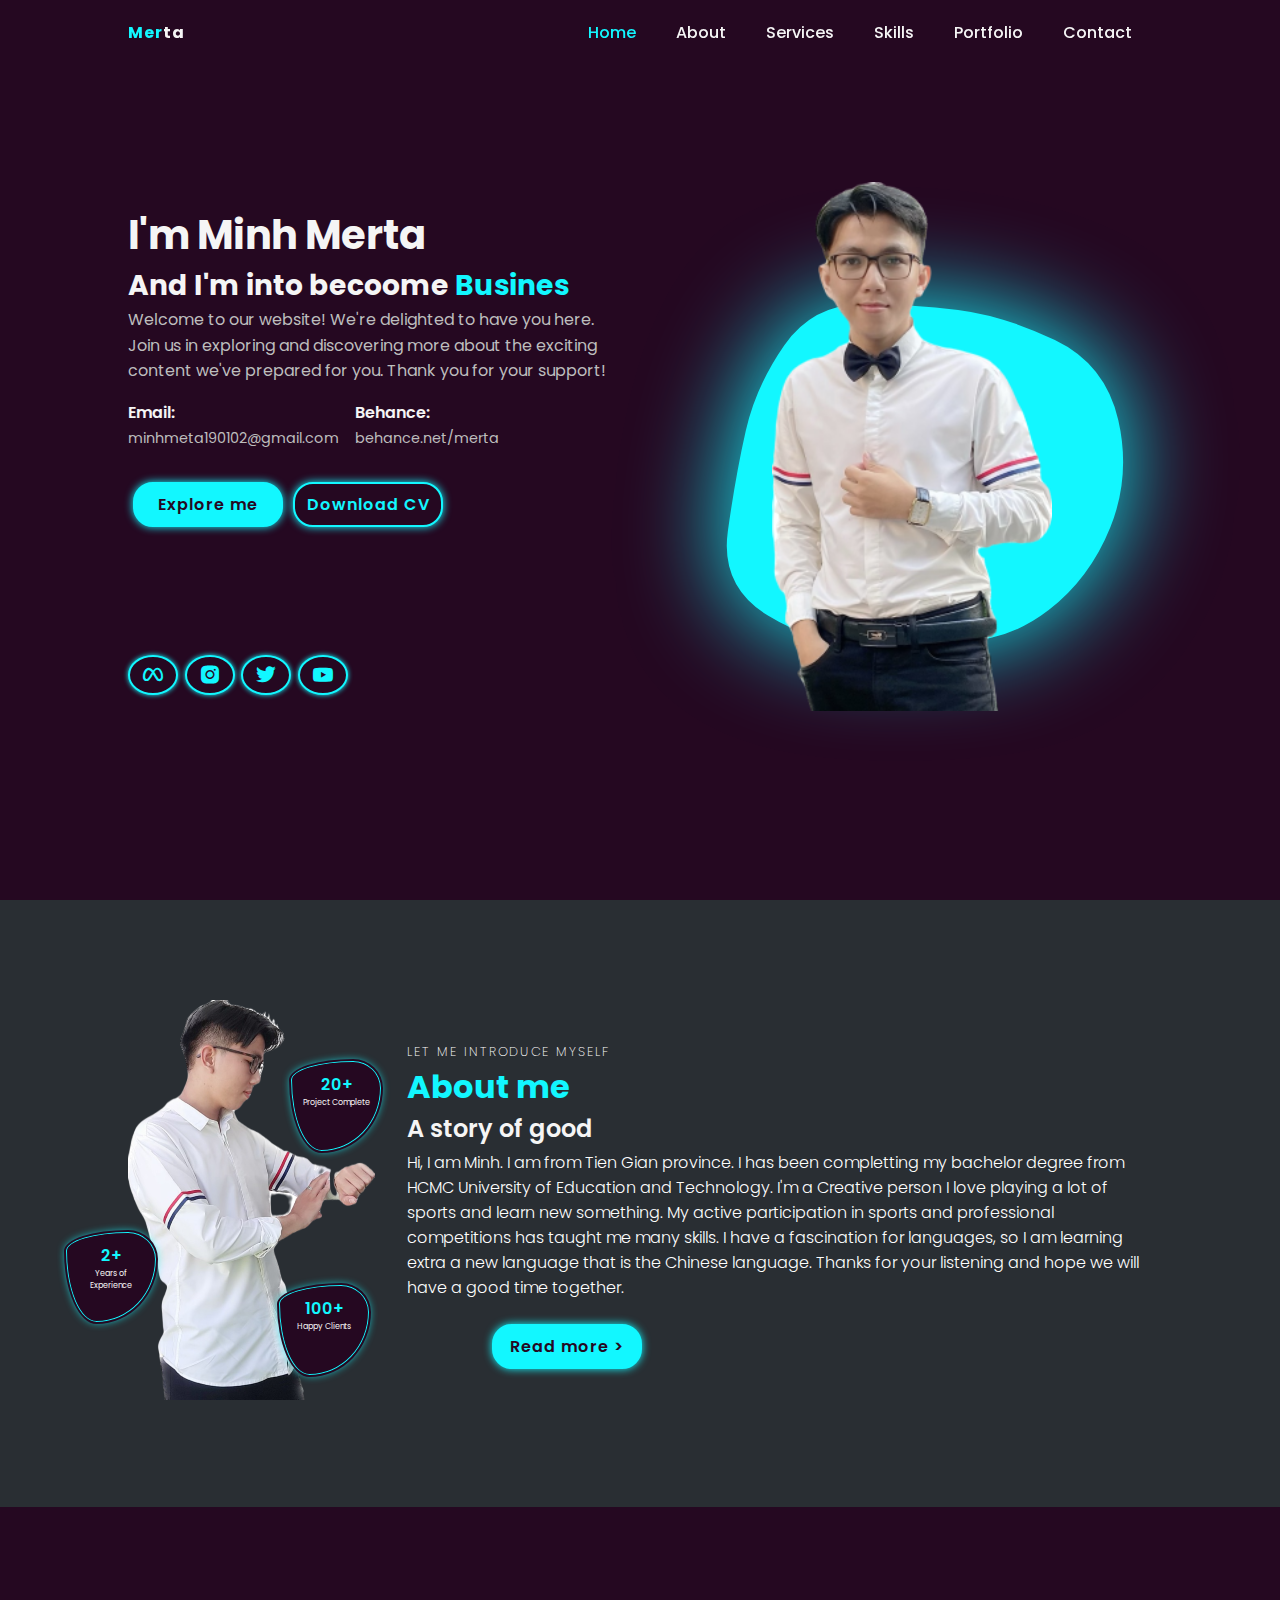
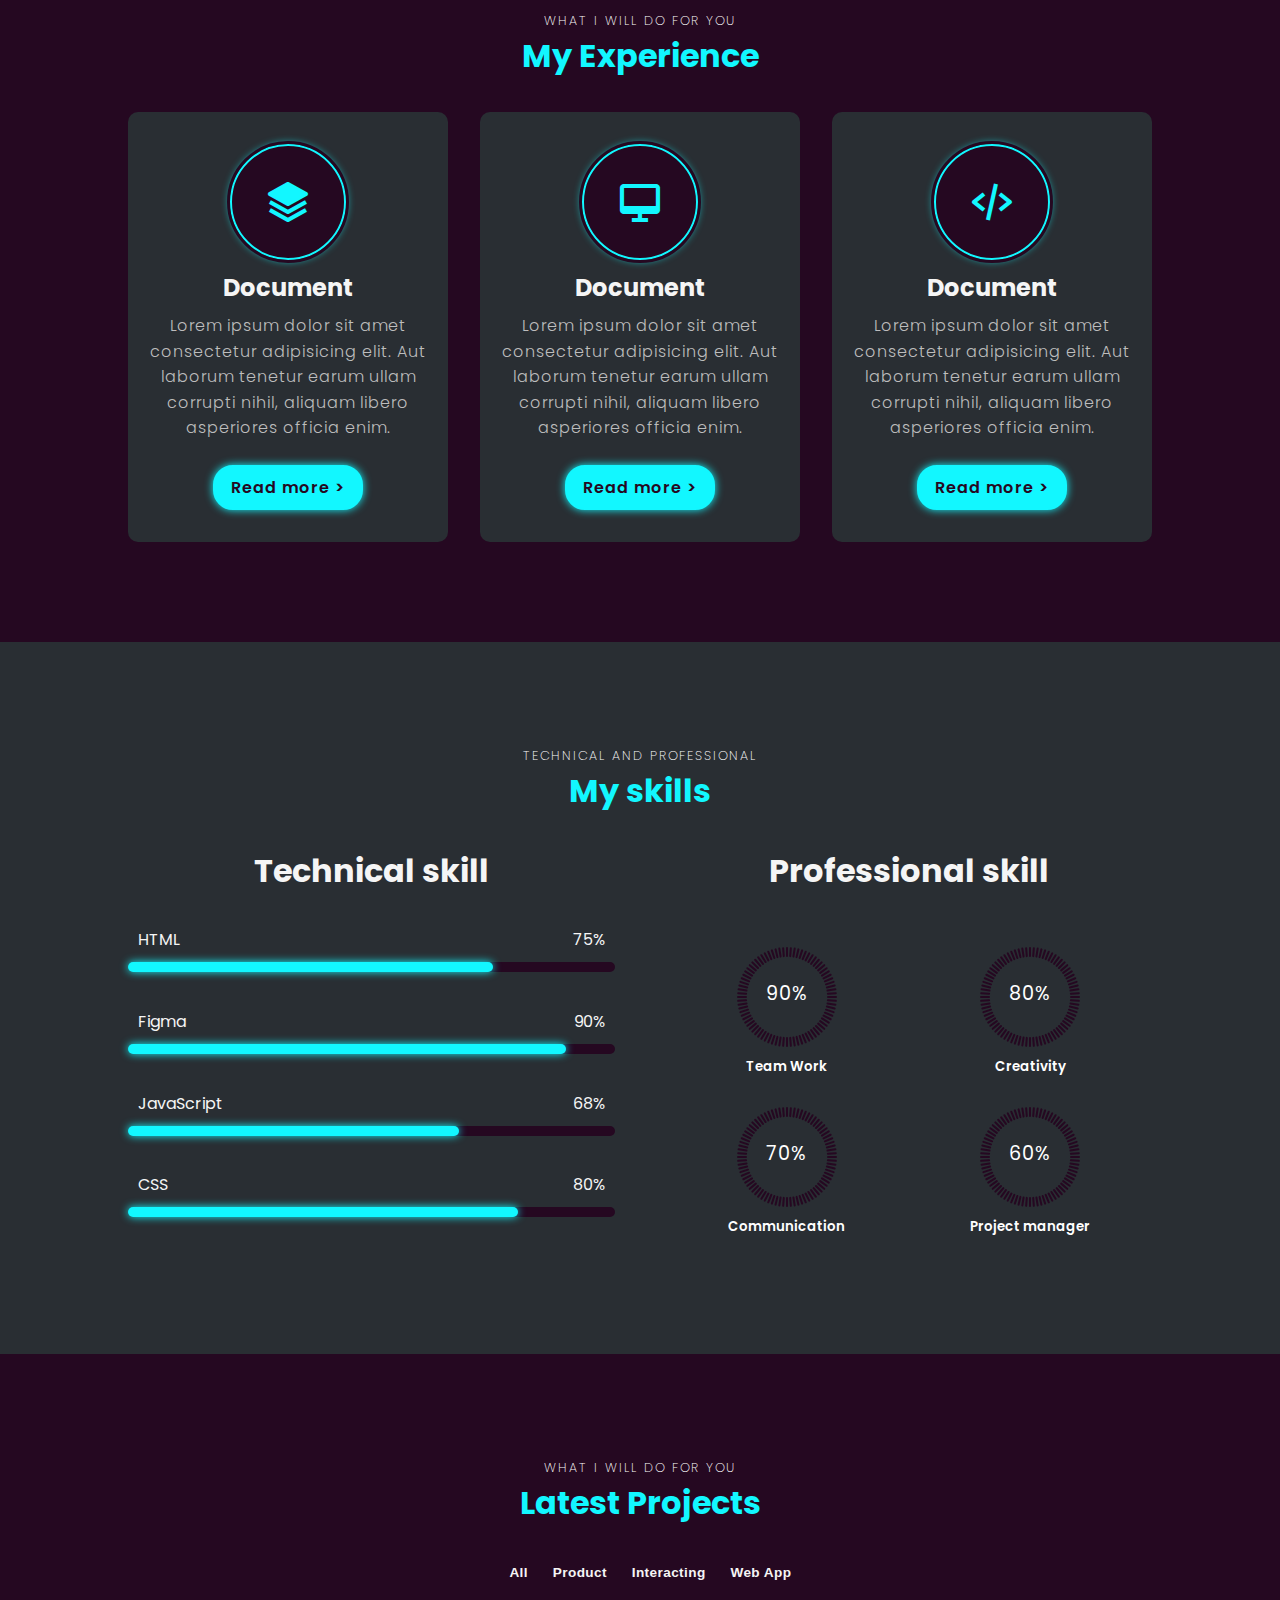
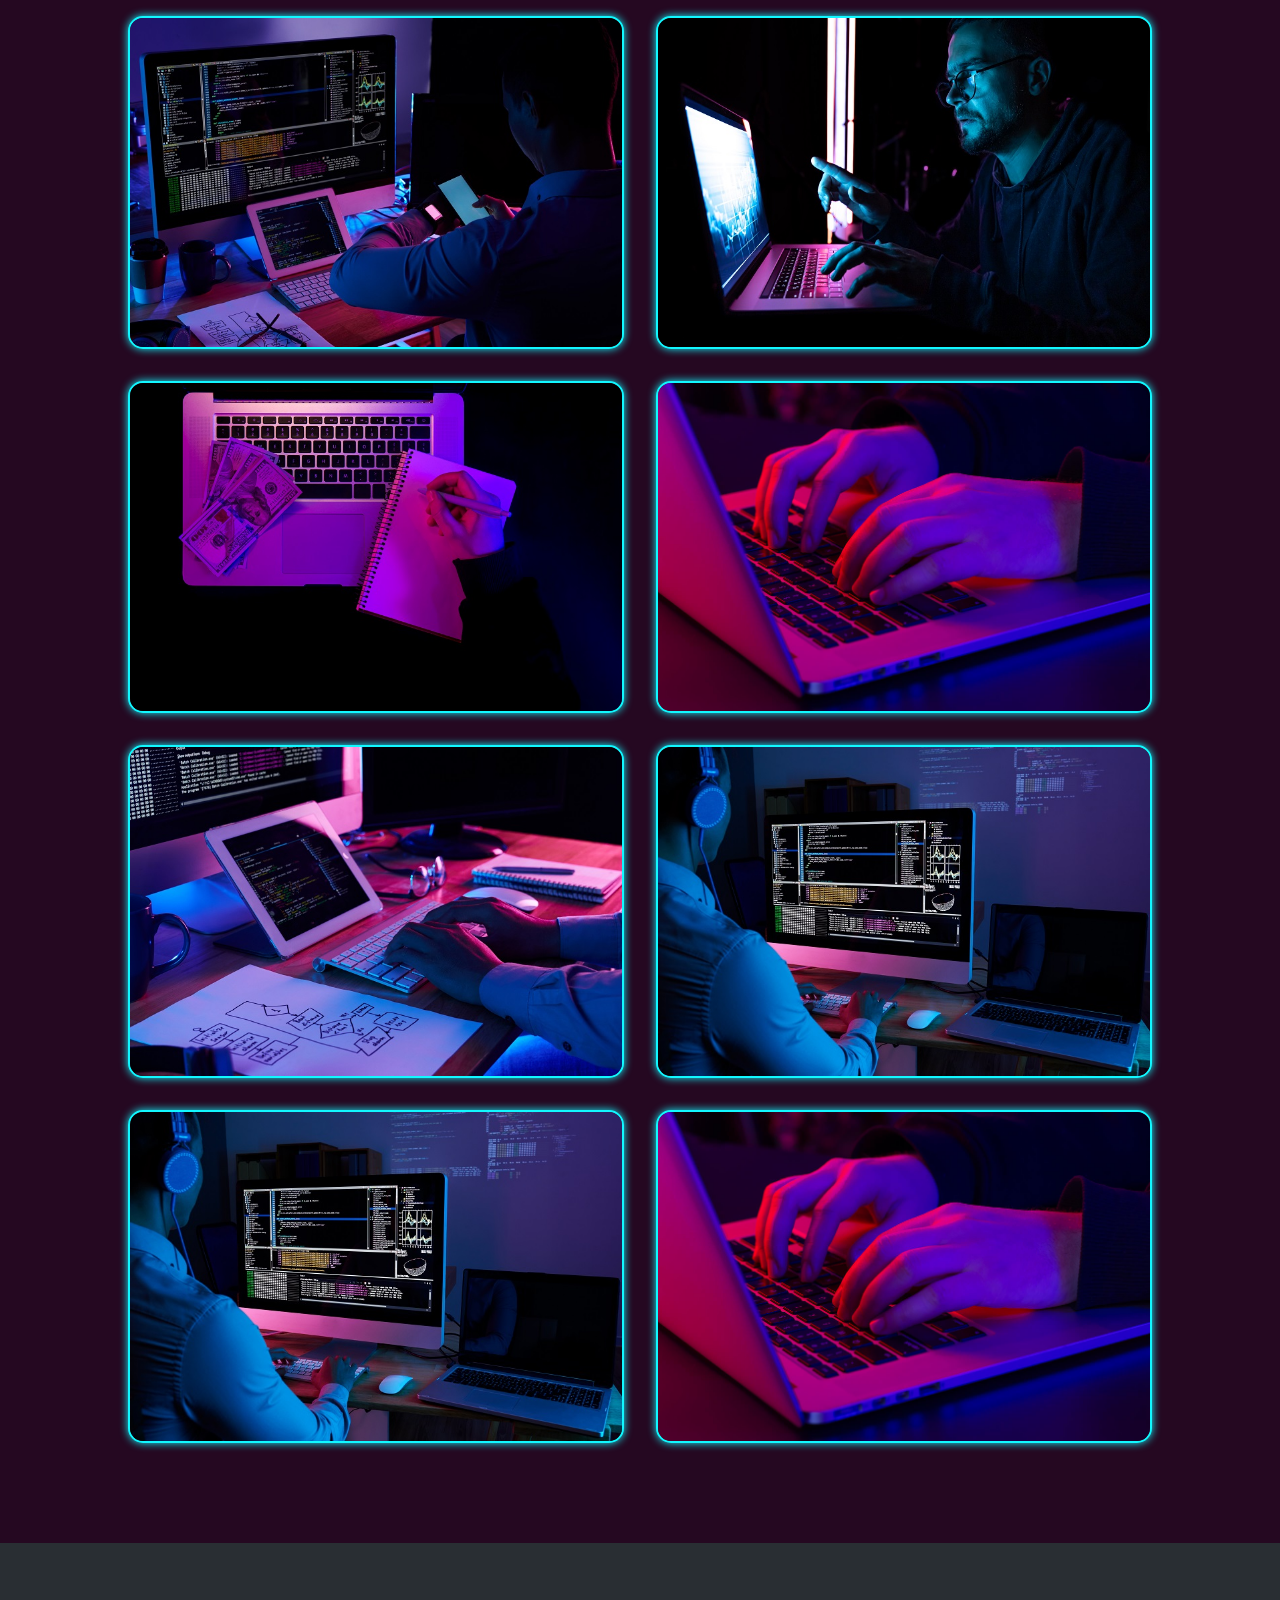
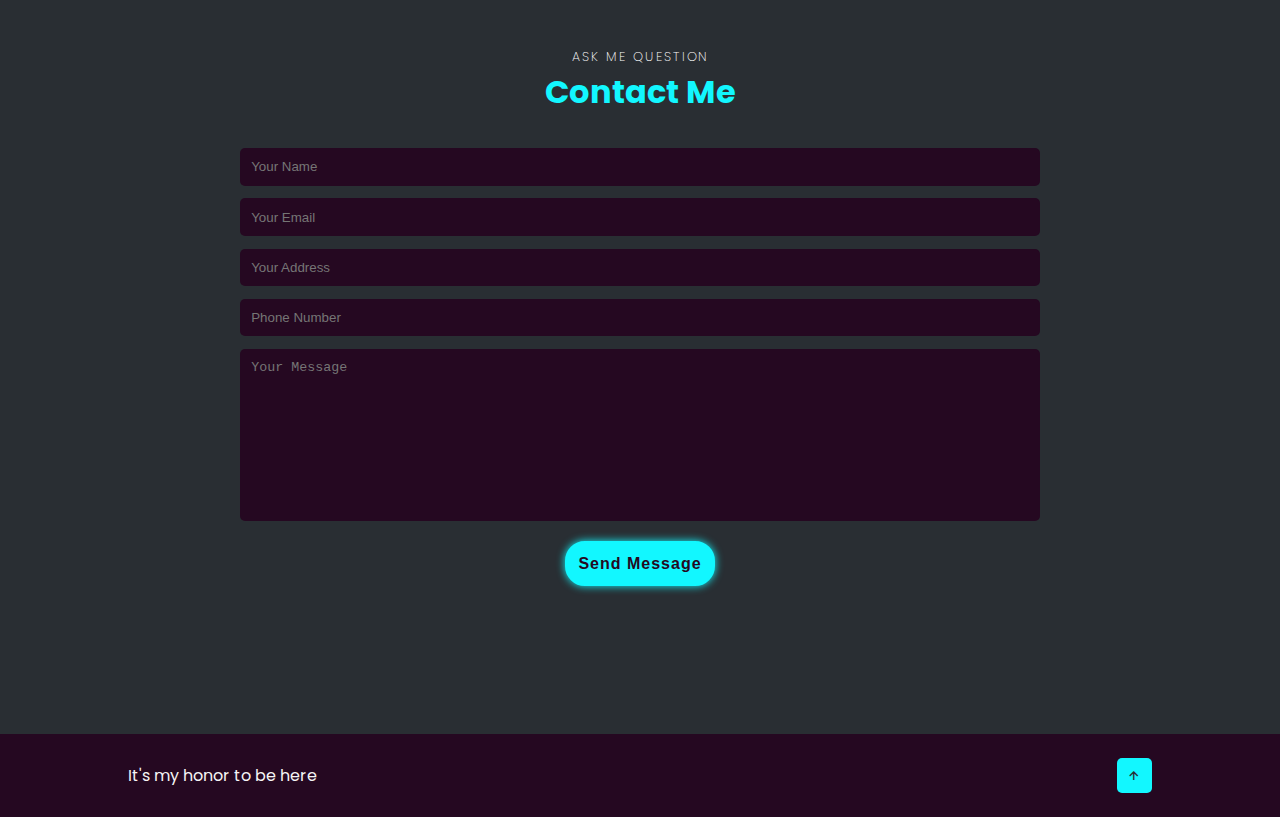
==== commit 96997405: "last update" ====
--- a/index.html
+++ b/index.html
@@ -328,7 +328,7 @@
                         <h3>Ch05_Ex_Murach</h3>
                         <!-- <p>Lorem ipsum dolor, sit amet consectetur adipisicing elit. Obcaecati harum qui adipisci
                             doloremque minima numquam soluta facilis porro amet vitae.</p> -->
-                        <a href="https://ch05-murach.onrender.com/Ch05_Ex_Murach/"><i class='bx bx-link-external'></i></a>
+                        <a href="https://ch05-murach.onrender.com/ch05_email/"><i class='bx bx-link-external'></i></a>
                     </div>
                 </div>
 
@@ -340,7 +340,7 @@
                         <h3>Ch06_Ex1_Email</h3>
                         <!-- <p>Lorem ipsum dolor, sit amet consectetur adipisicing elit. Obcaecati harum qui adipisci
                             doloremque minima numquam soluta facilis porro amet vitae.</p> -->
-                        <a href="#"><i class='bx bx-link-external'></i></a>
+                        <a href="https://ch06-email.onrender.com/ch061_email/"><i class='bx bx-link-external'></i></a>
                     </div>
                 </div>
 
@@ -352,7 +352,7 @@
                         <h3>Ch06_Ex2_Servey</h3>
                         <!-- <p>Lorem ipsum dolor sit amet consectetur adipisicing elit. Obcaecati harum qui adipisci
                             doloremque minima numquam soluta facilis porro amet vitae.</p> -->
-                        <a href="#"><i class='bx bx-link-external'></i></a>
+                        <a href="https://ch06-servey.onrender.com/ch06_survey/"><i class='bx bx-link-external'></i></a>
                     </div>
                 </div>
 
@@ -362,7 +362,7 @@
                     </div>
                     <div class="port-content">
                         <h3>Ch07_Ex1_Download</h3>
-                        <a href="#"><i class='bx bx-link-external'></i></a>
+                        <a href="https://ch071-download.onrender.com/ch071_download/"><i class='bx bx-link-external'></i></a>
                     </div>
                 </div>
 
@@ -372,7 +372,7 @@
                     </div>
                     <div class="port-content">
                         <h3>Ch07_Ex2_Download</h3>
-                        <a href="#"><i class='bx bx-link-external'></i></a>
+                        <a href="https://ch072-download.onrender.com/ch072_download/"><i class='bx bx-link-external'></i></a>
                     </div>
                 </div>
 
@@ -382,7 +382,7 @@
                     </div>
                     <div class="port-content">
                         <h3>Ch08_Ex1_Email</h3>
-                        <a href="#"><i class='bx bx-link-external'></i></a>
+                        <a href="https://ch08-email.onrender.com/ch08_email/"><i class='bx bx-link-external'></i></a>
                     </div>
                 </div>
 
@@ -392,7 +392,17 @@
                     </div>
                     <div class="port-content">
                         <h3>Ch09_Ex1_Download</h3>
-                        <a href="#"><i class='bx bx-link-external'></i></a>
+                        <a href="https://ch09-music.onrender.com/ch091_music/"><i class='bx bx-link-external'></i></a>
+                    </div>
+                </div>
+
+                <div class="port-box mix inter">
+                    <div class="port-image">
+                        <img src="./images/4.jpg" alt="">
+                    </div>
+                    <div class="port-content">
+                        <h3>Ch09_Ex2_Cart</h3>
+                        <a href=" https://ch092-cart.onrender.com/ch092_cart/"><i class='bx bx-link-external'></i></a>
                     </div>
                 </div>
             </div>
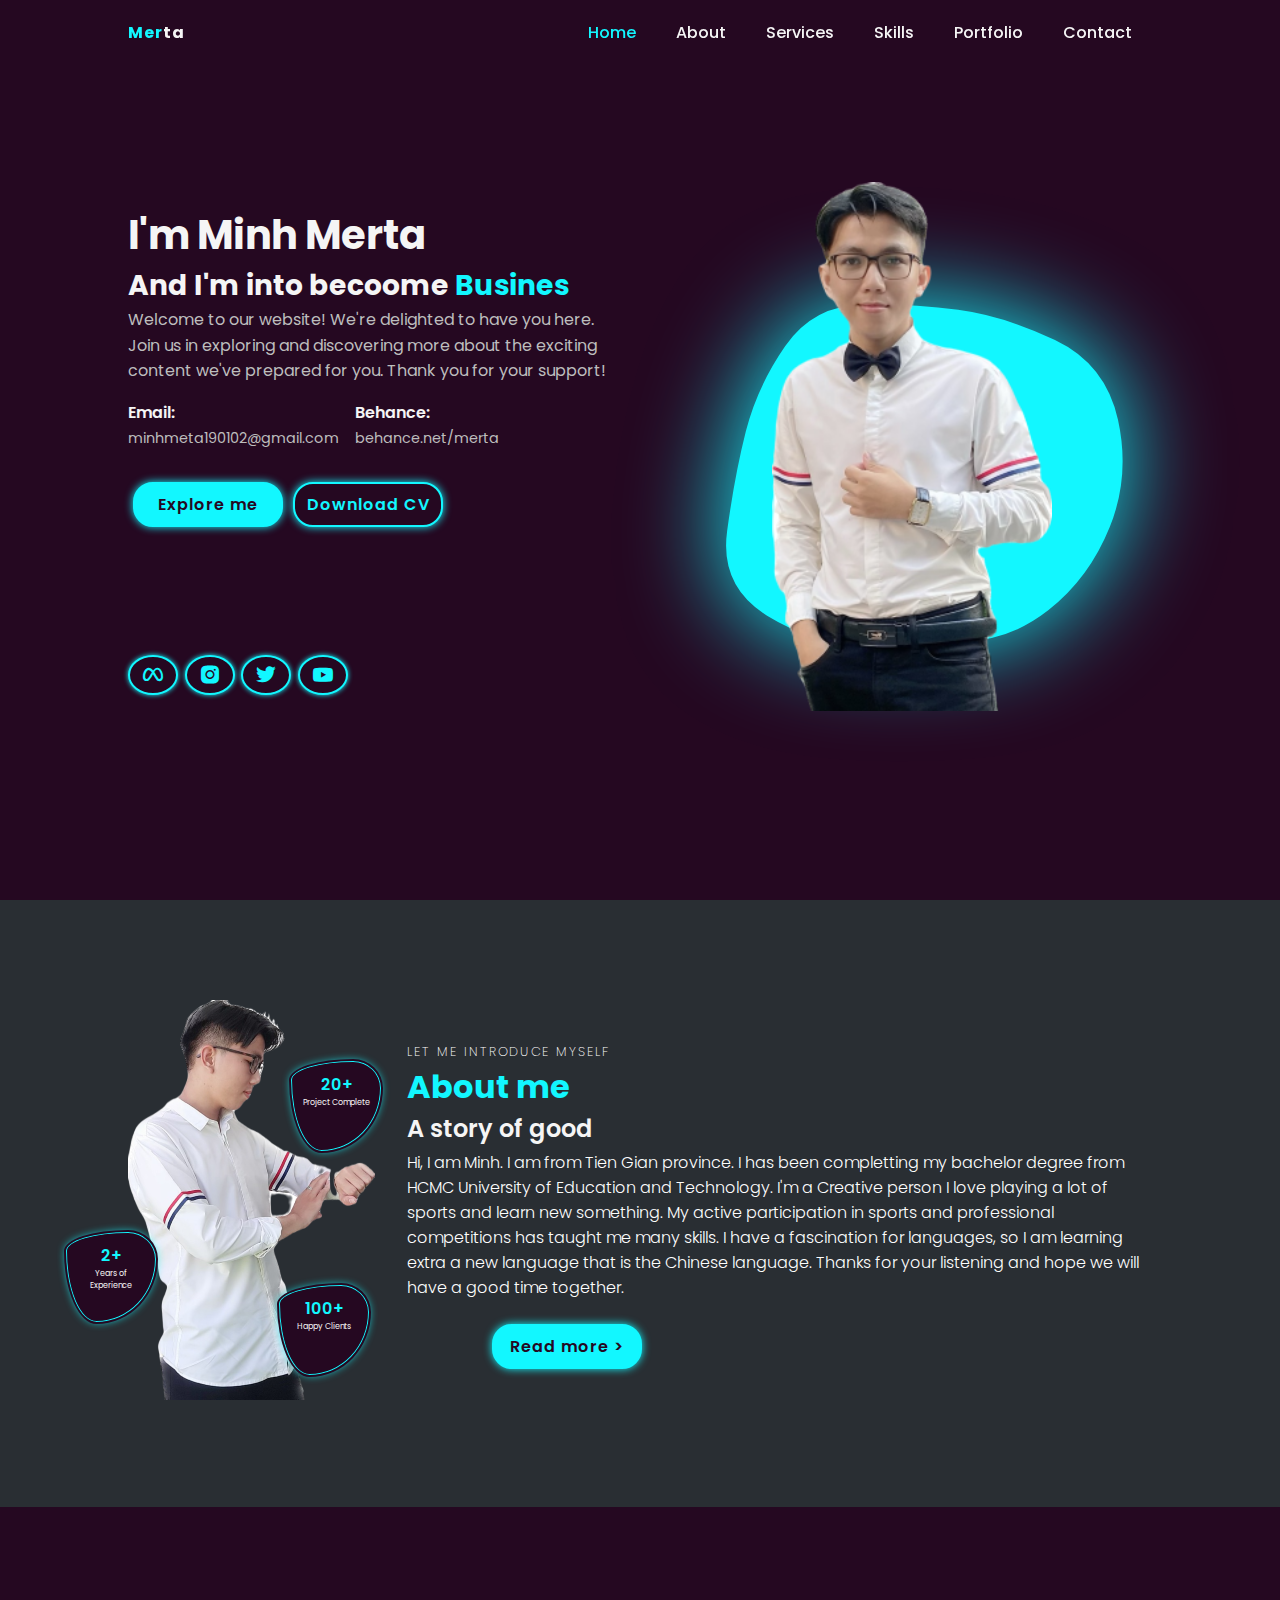
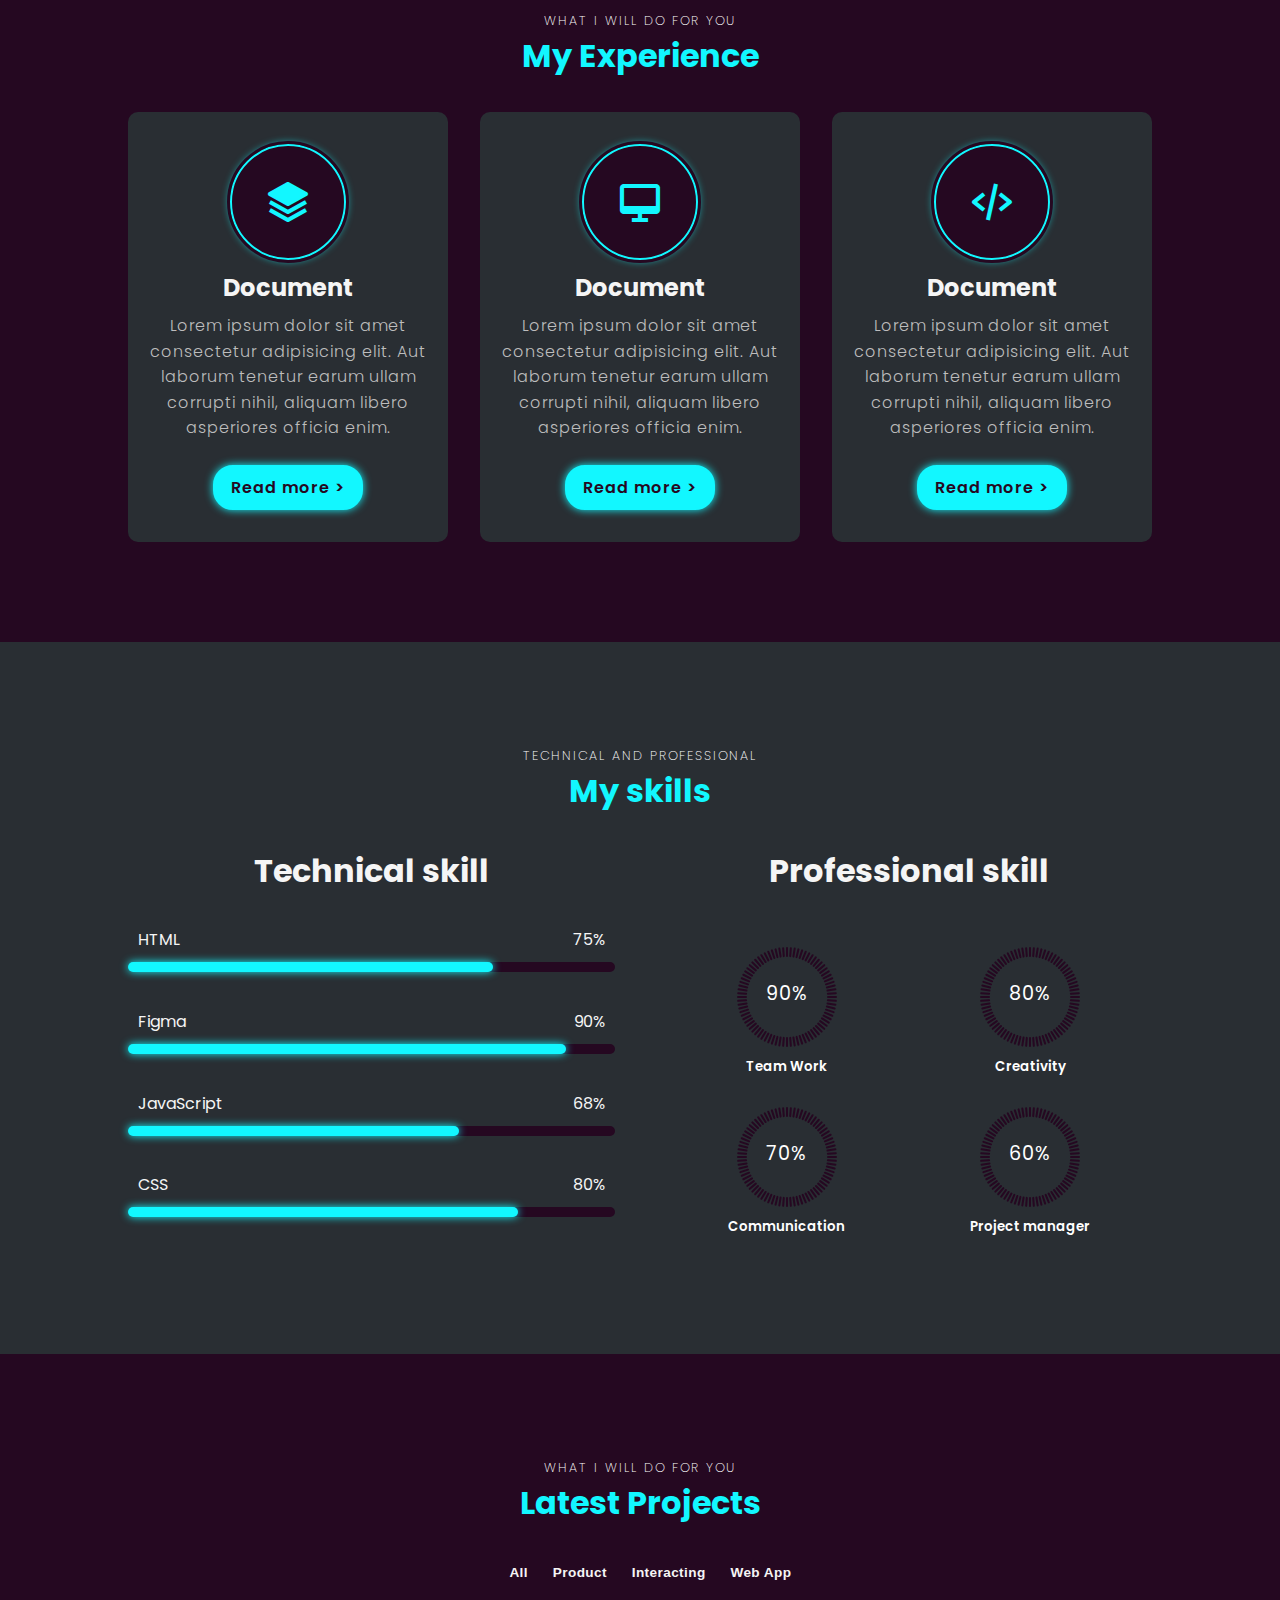
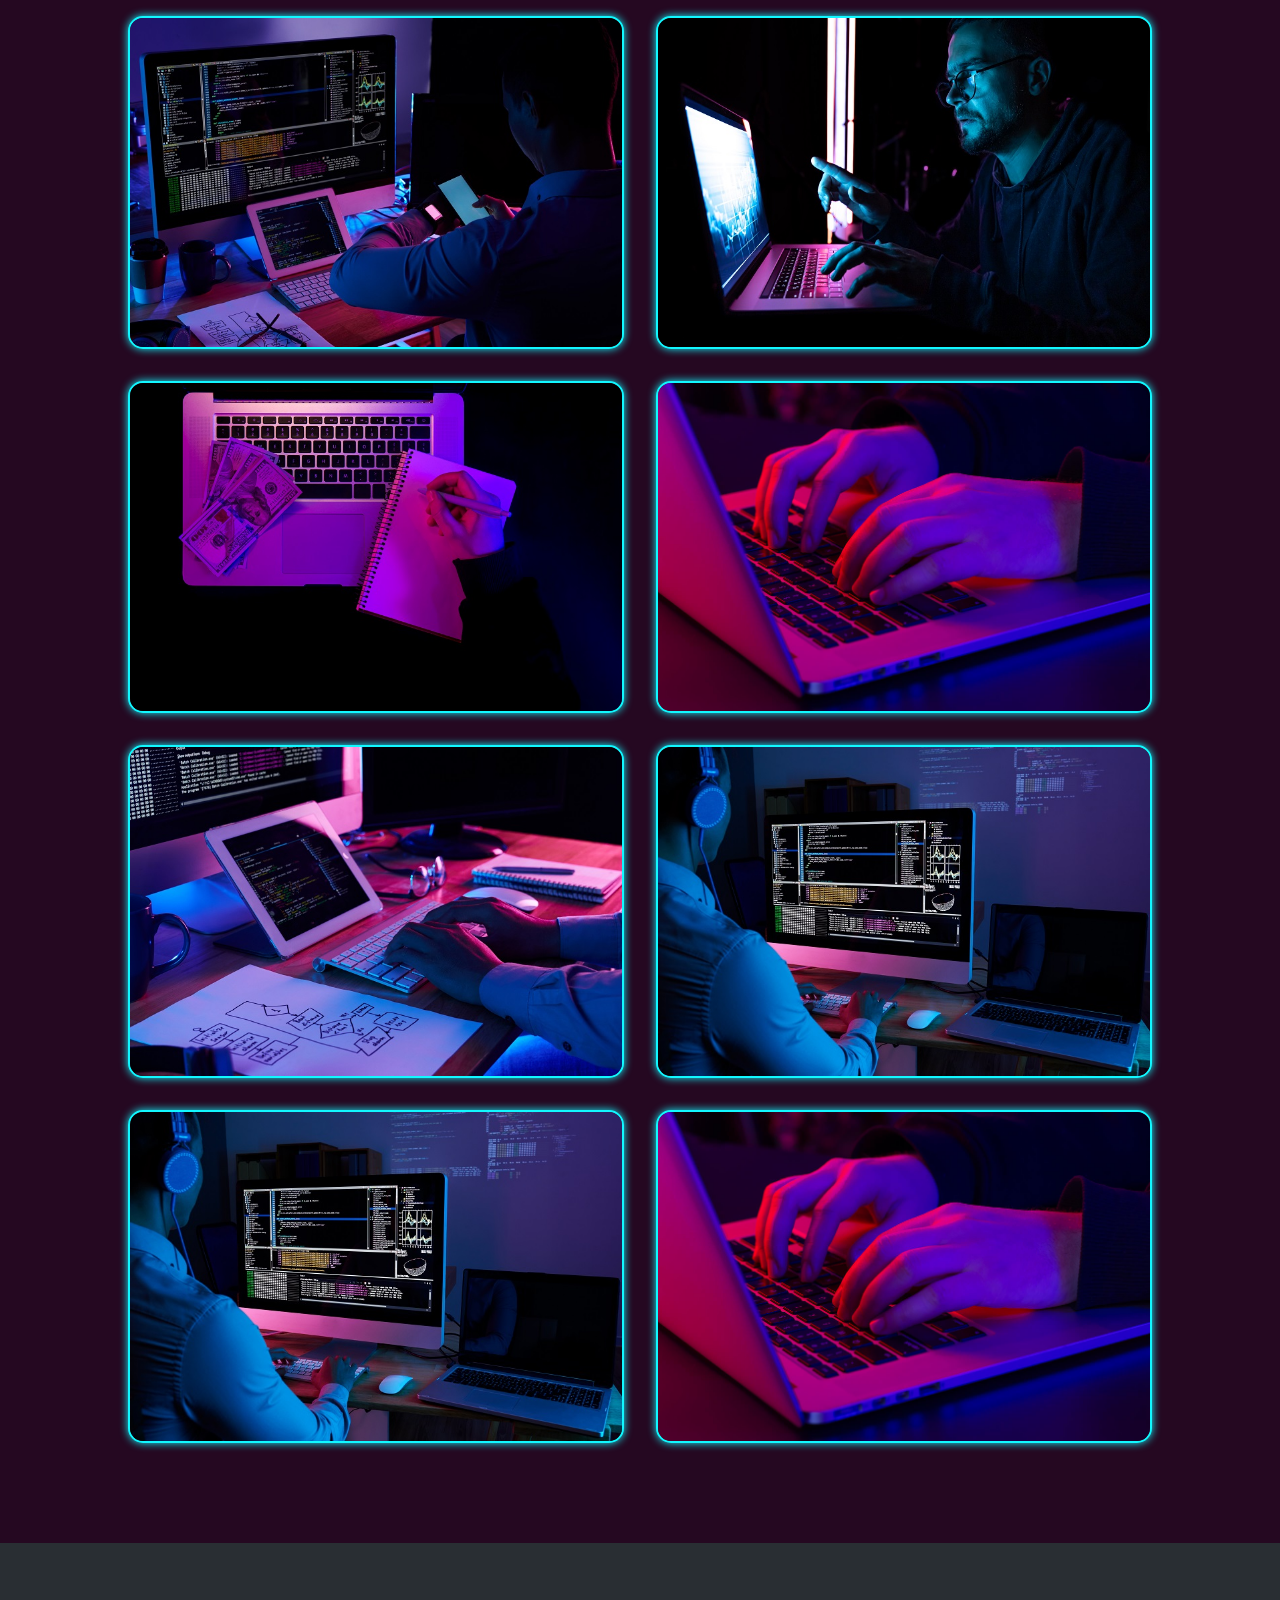
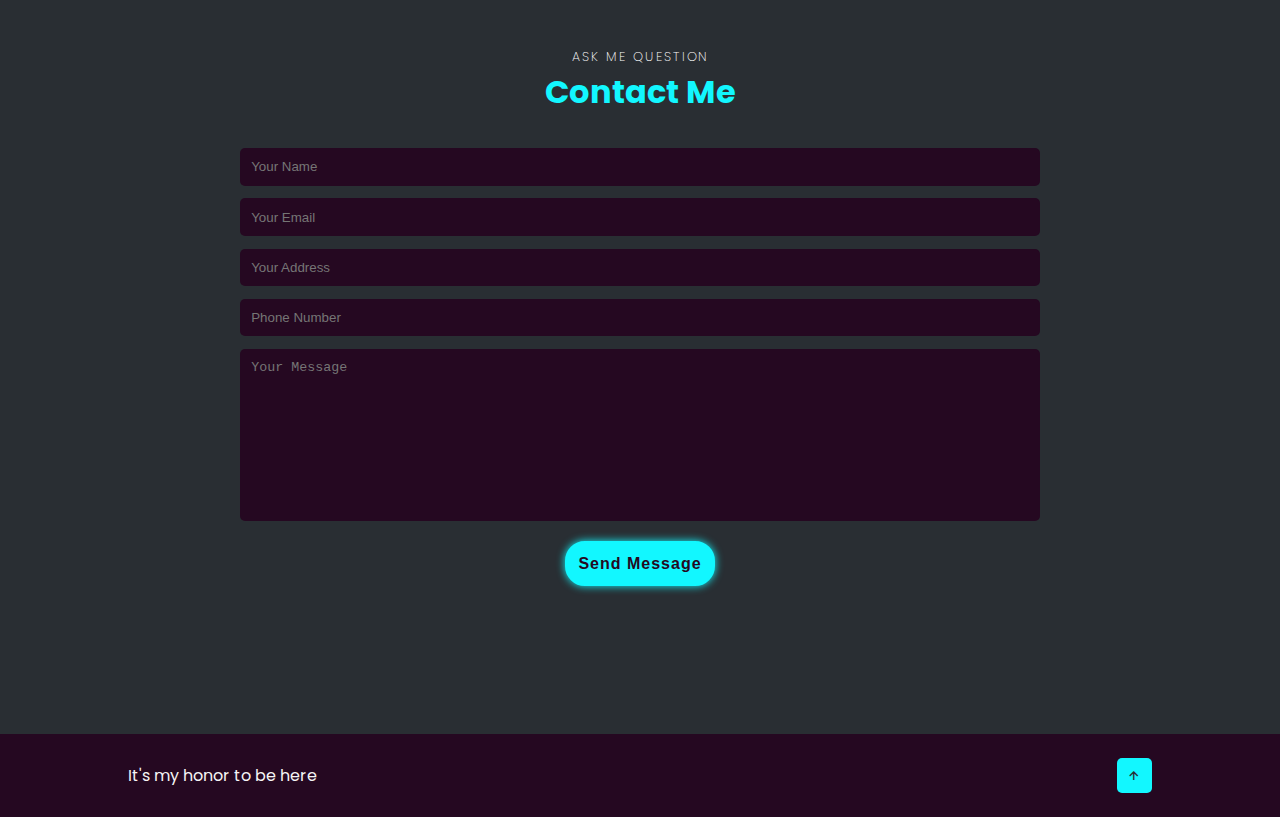
==== commit c162810e: "last update" ====
--- a/index.html
+++ b/index.html
@@ -328,7 +328,7 @@
                         <h3>Ch05_Ex_Murach</h3>
                         <!-- <p>Lorem ipsum dolor, sit amet consectetur adipisicing elit. Obcaecati harum qui adipisci
                             doloremque minima numquam soluta facilis porro amet vitae.</p> -->
-                        <a href="https://ch05-murach.onrender.com/ch05_email/"><i class='bx bx-link-external'></i></a>
+                        <a href="https://ch05-murach.onrender.com/ch05_email/" target="_blank"><i class='bx bx-link-external'></i></a>
                     </div>
                 </div>
 
@@ -340,7 +340,7 @@
                         <h3>Ch06_Ex1_Email</h3>
                         <!-- <p>Lorem ipsum dolor, sit amet consectetur adipisicing elit. Obcaecati harum qui adipisci
                             doloremque minima numquam soluta facilis porro amet vitae.</p> -->
-                        <a href="https://ch06-email.onrender.com/ch061_email/"><i class='bx bx-link-external'></i></a>
+                        <a href="https://ch06-email.onrender.com/ch061_email/" target="_blank"><i class='bx bx-link-external'></i></a>
                     </div>
                 </div>
 
@@ -352,7 +352,7 @@
                         <h3>Ch06_Ex2_Servey</h3>
                         <!-- <p>Lorem ipsum dolor sit amet consectetur adipisicing elit. Obcaecati harum qui adipisci
                             doloremque minima numquam soluta facilis porro amet vitae.</p> -->
-                        <a href="https://ch06-servey.onrender.com/ch06_survey/"><i class='bx bx-link-external'></i></a>
+                        <a href="https://ch06-servey.onrender.com/ch06_survey/" target="_blank"><i class='bx bx-link-external'></i></a>
                     </div>
                 </div>
 
@@ -362,7 +362,7 @@
                     </div>
                     <div class="port-content">
                         <h3>Ch07_Ex1_Download</h3>
-                        <a href="https://ch071-download.onrender.com/ch071_download/"><i class='bx bx-link-external'></i></a>
+                        <a href="https://ch071-download.onrender.com/ch071_download/" target="_blank"><i class='bx bx-link-external'></i></a>
                     </div>
                 </div>
 
@@ -372,7 +372,7 @@
                     </div>
                     <div class="port-content">
                         <h3>Ch07_Ex2_Download</h3>
-                        <a href="https://ch072-download.onrender.com/ch072_download/"><i class='bx bx-link-external'></i></a>
+                        <a href="https://ch072-download.onrender.com/ch072_download/" target="_blank"><i class='bx bx-link-external'></i></a>
                     </div>
                 </div>
 
@@ -382,7 +382,7 @@
                     </div>
                     <div class="port-content">
                         <h3>Ch08_Ex1_Email</h3>
-                        <a href="https://ch08-email.onrender.com/ch08_email/"><i class='bx bx-link-external'></i></a>
+                        <a href="https://ch08-email.onrender.com/ch08_email/" target="_blank"><i class='bx bx-link-external'></i></a>
                     </div>
                 </div>
 
@@ -392,7 +392,7 @@
                     </div>
                     <div class="port-content">
                         <h3>Ch09_Ex1_Download</h3>
-                        <a href="https://ch09-music.onrender.com/ch091_music/"><i class='bx bx-link-external'></i></a>
+                        <a href="https://ch09-music.onrender.com/ch091_music/" target="_blank"><i class='bx bx-link-external'></i></a>
                     </div>
                 </div>
 
@@ -402,7 +402,7 @@
                     </div>
                     <div class="port-content">
                         <h3>Ch09_Ex2_Cart</h3>
-                        <a href=" https://ch092-cart.onrender.com/ch092_cart/"><i class='bx bx-link-external'></i></a>
+                        <a href=" https://ch092-cart.onrender.com/ch092_cart/" target="_blank"><i class='bx bx-link-external'></i></a>
                     </div>
                 </div>
             </div>
